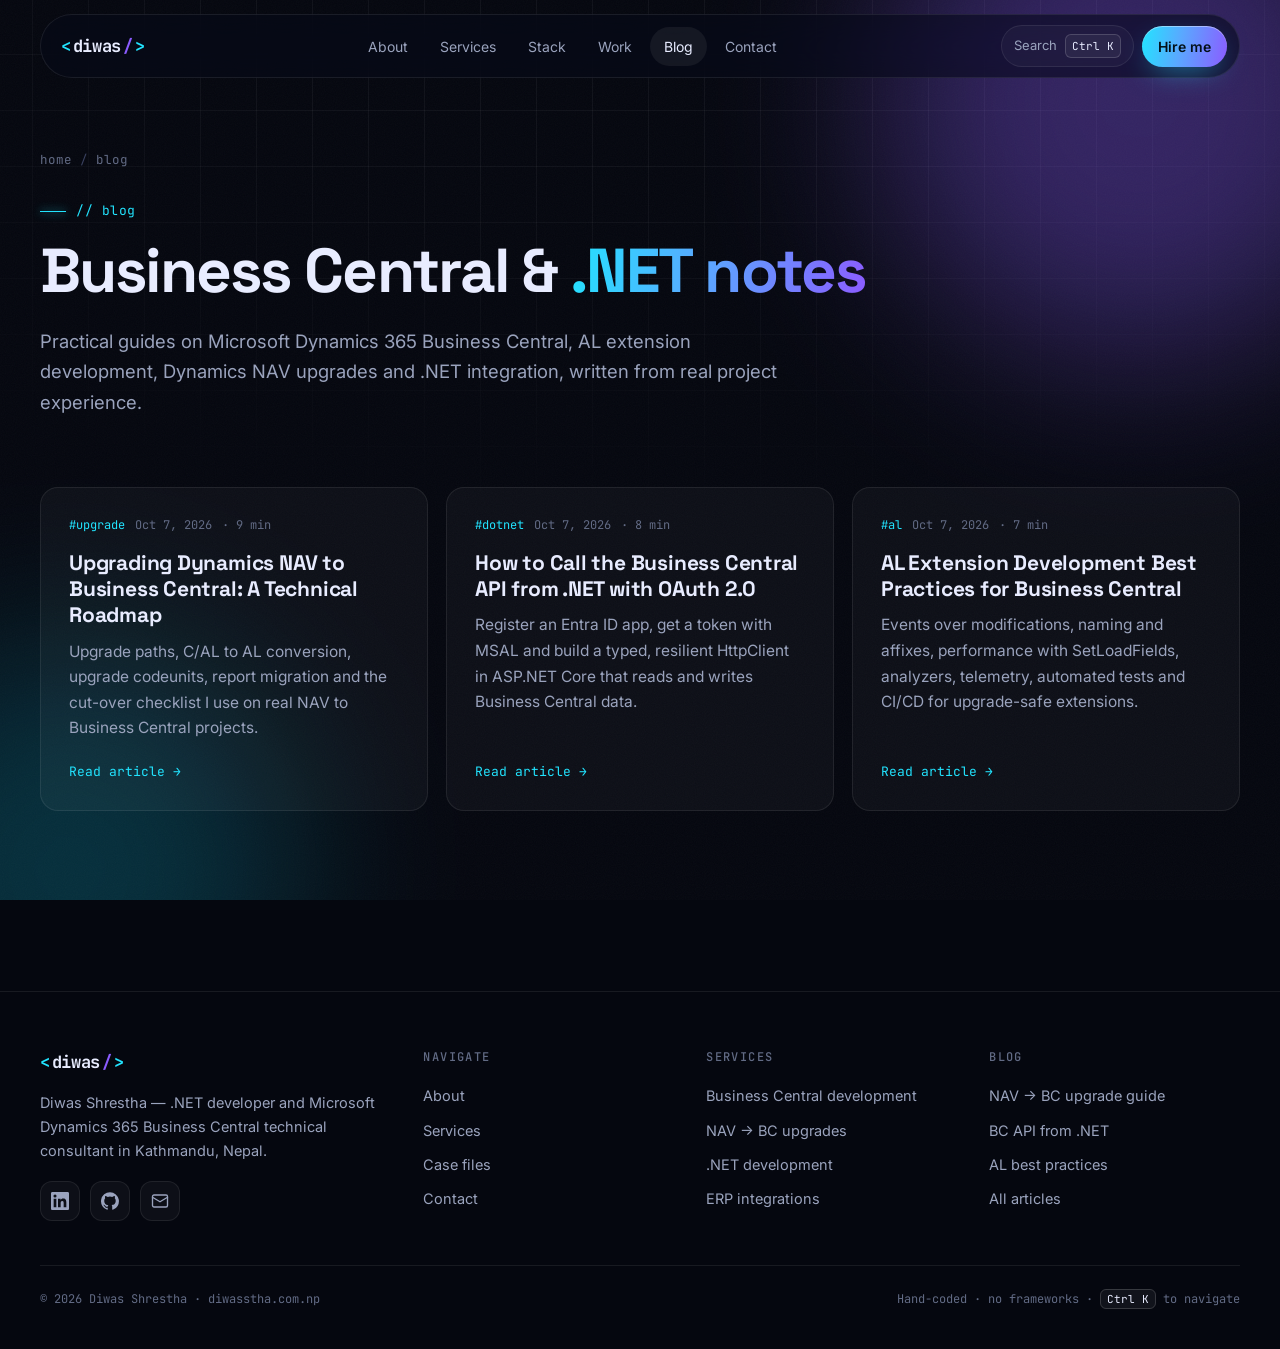
==== blog/index.html @ fbbf348d "Redesign portfolio as .NET developer & Business Central consultant site Replace the Colorlib templat" ====
<!doctype html>
<html lang="en">
<head>
  <meta charset="utf-8">
  <meta name="viewport" content="width=device-width, initial-scale=1, viewport-fit=cover">
  <title>Business Central &amp; .NET Blog | Diwas Shrestha</title>
  <meta name="description" content="Practical guides on Microsoft Dynamics 365 Business Central, AL extension development, NAV to BC upgrades and .NET integration by Diwas Shrestha.">
  <meta name="author" content="Diwas Shrestha">
  <meta name="robots" content="index, follow, max-image-preview:large, max-snippet:-1, max-video-preview:-1">
  <link rel="canonical" href="https://www.diwasstha.com.np/blog/">
  <meta name="theme-color" content="#05070f">
  <meta property="og:type" content="website">
  <meta property="og:site_name" content="Diwas Shrestha">
  <meta property="og:title" content="Business Central &amp; .NET Blog | Diwas Shrestha">
  <meta property="og:description" content="Practical guides on Microsoft Dynamics 365 Business Central, AL extension development, NAV to BC upgrades and .NET integration by Diwas Shrestha.">
  <meta property="og:url" content="https://www.diwasstha.com.np/blog/">
  <meta property="og:image" content="https://www.diwasstha.com.np/assets/img/og-image.jpg">
  <meta property="og:image:width" content="1200">
  <meta property="og:image:height" content="630">
  <meta property="og:locale" content="en_US">
  
  <meta name="twitter:card" content="summary_large_image">
  <meta name="twitter:title" content="Business Central &amp; .NET Blog | Diwas Shrestha">
  <meta name="twitter:description" content="Practical guides on Microsoft Dynamics 365 Business Central, AL extension development, NAV to BC upgrades and .NET integration by Diwas Shrestha.">
  <meta name="twitter:image" content="https://www.diwasstha.com.np/assets/img/og-image.jpg">
  <link rel="icon" href="/assets/img/favicon.svg" type="image/svg+xml">
  <link rel="icon" href="/assets/img/favicon-32.png" sizes="32x32" type="image/png">
  <link rel="apple-touch-icon" href="/assets/img/apple-touch-icon.png">
  <link rel="manifest" href="/site.webmanifest">
  <link rel="alternate" type="application/rss+xml" title="Diwas Shrestha — Blog" href="/feed.xml">
  <link rel="preconnect" href="https://fonts.googleapis.com">
  <link rel="preconnect" href="https://fonts.gstatic.com" crossorigin>
  <link rel="stylesheet" href="https://fonts.googleapis.com/css2?family=Inter:wght@400;500;600&family=JetBrains+Mono:wght@400;500;700&family=Space+Grotesk:wght@500;600;700&display=swap">
  <link rel="stylesheet" href="/assets/css/style.css">
  <script>document.documentElement.classList.add('js')</script>
  <script type="application/ld+json">
{
  "@context": "https://schema.org",
  "@graph": [
    {
      "@type": "Blog",
      "@id": "https://www.diwasstha.com.np/blog/#blog",
      "url": "https://www.diwasstha.com.np/blog/",
      "name": "Diwas Shrestha — Blog",
      "description": "Practical guides on Microsoft Dynamics 365 Business Central, AL development, NAV upgrades and .NET integration.",
      "inLanguage": "en",
      "author": {
        "@type": "Person",
        "@id": "https://www.diwasstha.com.np/#person",
        "name": "Diwas Shrestha",
        "url": "https://www.diwasstha.com.np/",
        "jobTitle": ".NET Developer & Business Central Technical Consultant",
        "sameAs": [
          "https://www.linkedin.com/in/diwas-cresta/",
          "https://github.com/diwasshrestha"
        ]
      },
      "publisher": {
        "@id": "https://www.diwasstha.com.np/#person"
      },
      "blogPost": [
        {
          "@type": "BlogPosting",
          "headline": "Upgrading Dynamics NAV to Business Central: A Technical Roadmap",
          "url": "https://www.diwasstha.com.np/blog/nav-to-business-central-upgrade-guide/",
          "datePublished": "2026-10-07",
          "author": {
            "@id": "https://www.diwasstha.com.np/#person"
          }
        },
        {
          "@type": "BlogPosting",
          "headline": "How to Call the Business Central API from .NET with OAuth 2.0",
          "url": "https://www.diwasstha.com.np/blog/business-central-api-dotnet-integration/",
          "datePublished": "2026-10-07",
          "author": {
            "@id": "https://www.diwasstha.com.np/#person"
          }
        },
        {
          "@type": "BlogPosting",
          "headline": "AL Extension Development Best Practices for Business Central",
          "url": "https://www.diwasstha.com.np/blog/al-extension-development-best-practices/",
          "datePublished": "2026-10-07",
          "author": {
            "@id": "https://www.diwasstha.com.np/#person"
          }
        }
      ]
    },
    {
      "@type": "BreadcrumbList",
      "itemListElement": [
        {
          "@type": "ListItem",
          "position": 1,
          "name": "Home",
          "item": "https://www.diwasstha.com.np/"
        },
        {
          "@type": "ListItem",
          "position": 2,
          "name": "Blog",
          "item": "https://www.diwasstha.com.np/blog/"
        }
      ]
    }
  ]
}
  </script>
</head>
<body>
  <a class="skip-link" href="#main">Skip to content</a>
  <div class="progress" aria-hidden="true"></div>
  <div class="bg-fx" aria-hidden="true"><div class="grid"></div><div class="orb orb-1"></div><div class="orb orb-2"></div><div class="noise"></div></div>

  <header class="site-header">
    <div class="container">
      <nav class="nav" aria-label="Primary">
        <a href="/" class="logo" aria-label="Diwas Shrestha — home"><span class="br">&lt;</span>diwas<span class="sl">/</span><span class="br">&gt;</span></a>
        <ul class="nav-links" id="nav-links">
          <li><a href="/#about">About</a></li>
          <li><a href="/#services">Services</a></li>
          <li><a href="/#stack">Stack</a></li>
          <li><a href="/#work">Work</a></li>
          <li><a href="/blog/" class="active" aria-current="page">Blog</a></li>
          <li><a href="/#contact">Contact</a></li>
        </ul>
        <div class="nav-actions">
          <button class="kbd-btn" type="button" data-palette-open aria-label="Open command palette"><span class="lbl">Search</span> <kbd>Ctrl K</kbd></button>
          <a href="/#contact" class="btn btn-primary btn-sm">Hire me</a>
          <button class="menu-btn" type="button" aria-label="Toggle menu" aria-expanded="false" aria-controls="nav-links"><span></span></button>
        </div>
      </nav>
    </div>
  </header>

  <main id="main">
    <header class="page-hero">
      <div class="container">
        <nav class="breadcrumbs" aria-label="Breadcrumb"><ol><li><a href="/">home</a></li><li aria-current="page">blog</li></ol></nav>
        <span class="eyebrow">// blog</span>
        <h1 style="margin-top:16px">Business Central &amp; <span class="grad-text">.NET notes</span></h1>
        <p class="lead">Practical guides on Microsoft Dynamics 365 Business Central, AL extension development, Dynamics NAV upgrades and .NET integration, written from real project experience.</p>
      </div>
    </header>
    <section class="section" style="padding-top:20px" aria-label="Articles">
      <div class="container">
        <div class="posts">
          <article class="card post-card reveal">
            <div class="meta"><span class="cat">#upgrade</span><time datetime="2026-10-07">Oct 7, 2026</time><span>· 9 min</span></div>
            <h3><a href="/blog/nav-to-business-central-upgrade-guide/">Upgrading Dynamics NAV to Business Central: A Technical Roadmap</a></h3>
            <p>Upgrade paths, C/AL to AL conversion, upgrade codeunits, report migration and the cut-over checklist I use on real NAV to Business Central projects.</p>
            <span class="more">Read article <span class="ar">→</span></span>
          </article>
          <article class="card post-card reveal" style="--d:0.08s">
            <div class="meta"><span class="cat">#dotnet</span><time datetime="2026-10-07">Oct 7, 2026</time><span>· 8 min</span></div>
            <h3><a href="/blog/business-central-api-dotnet-integration/">How to Call the Business Central API from .NET with OAuth 2.0</a></h3>
            <p>Register an Entra ID app, get a token with MSAL and build a typed, resilient HttpClient in ASP.NET Core that reads and writes Business Central data.</p>
            <span class="more">Read article <span class="ar">→</span></span>
          </article>
          <article class="card post-card reveal" style="--d:0.16s">
            <div class="meta"><span class="cat">#al</span><time datetime="2026-10-07">Oct 7, 2026</time><span>· 7 min</span></div>
            <h3><a href="/blog/al-extension-development-best-practices/">AL Extension Development Best Practices for Business Central</a></h3>
            <p>Events over modifications, naming and affixes, performance with SetLoadFields, analyzers, telemetry, automated tests and CI/CD for upgrade-safe extensions.</p>
            <span class="more">Read article <span class="ar">→</span></span>
          </article>
        </div>
      </div>
    </section>
  </main>

  <footer class="site-footer">
    <div class="container">
      <div class="footer-grid">
        <div>
          <a href="/" class="logo"><span class="br">&lt;</span>diwas<span class="sl">/</span><span class="br">&gt;</span></a>
          <p>Diwas Shrestha — .NET developer and Microsoft Dynamics 365 Business Central technical consultant in Kathmandu, Nepal.</p>
          <div class="socials">
            <a href="https://www.linkedin.com/in/diwas-cresta/" target="_blank" rel="noopener me" aria-label="LinkedIn"><svg viewBox="0 0 24 24" fill="currentColor" aria-hidden="true"><path d="M20.45 20.45h-3.56v-5.57c0-1.33-.02-3.04-1.85-3.04-1.85 0-2.14 1.45-2.14 2.94v5.67H9.35V9h3.41v1.56h.05c.48-.9 1.64-1.85 3.37-1.85 3.6 0 4.27 2.37 4.27 5.46v6.28zM5.34 7.43a2.06 2.06 0 1 1 0-4.13 2.06 2.06 0 0 1 0 4.13zM7.12 20.45H3.56V9h3.56v11.45zM22.22 0H1.77C.79 0 0 .77 0 1.73v20.54C0 23.23.79 24 1.77 24h20.45c.98 0 1.78-.77 1.78-1.73V1.73C24 .77 23.2 0 22.22 0z"/></svg></a>
            <a href="https://github.com/diwasshrestha" target="_blank" rel="noopener me" aria-label="GitHub"><svg viewBox="0 0 24 24" fill="currentColor" aria-hidden="true"><path d="M12 .3a12 12 0 0 0-3.8 23.38c.6.12.83-.26.83-.57L9 21.07c-3.34.72-4.04-1.61-4.04-1.61-.55-1.39-1.34-1.76-1.34-1.76-1.08-.74.09-.73.09-.73 1.2.09 1.83 1.24 1.83 1.24 1.07 1.83 2.81 1.3 3.5 1 .1-.78.42-1.31.76-1.61-2.67-.3-5.47-1.33-5.47-5.93 0-1.31.47-2.38 1.24-3.22-.14-.3-.54-1.52.1-3.18 0 0 1-.32 3.3 1.23a11.5 11.5 0 0 1 6 0c2.28-1.55 3.29-1.23 3.29-1.23.64 1.66.24 2.88.12 3.18a4.65 4.65 0 0 1 1.23 3.22c0 4.61-2.8 5.63-5.48 5.92.42.36.81 1.1.81 2.22l-.01 3.29c0 .32.21.69.82.57A12 12 0 0 0 12 .3"/></svg></a>
            <a href="mailto:diwas668@gmail.com" aria-label="Email"><svg viewBox="0 0 24 24" fill="none" stroke="currentColor" stroke-width="1.8" stroke-linecap="round" stroke-linejoin="round" aria-hidden="true"><rect x="2" y="4" width="20" height="16" rx="2"/><path d="m22 7-10 6L2 7"/></svg></a>
          </div>
        </div>
        <div>
          <h3>Navigate</h3>
          <ul><li><a href="/#about">About</a></li><li><a href="/#services">Services</a></li><li><a href="/#work">Case files</a></li><li><a href="/#contact">Contact</a></li></ul>
        </div>
        <div>
          <h3>Services</h3>
          <ul><li><a href="/#services">Business Central development</a></li><li><a href="/#services">NAV → BC upgrades</a></li><li><a href="/#services">.NET development</a></li><li><a href="/#services">ERP integrations</a></li></ul>
        </div>
        <div>
          <h3>Blog</h3>
          <ul><li><a href="/blog/nav-to-business-central-upgrade-guide/">NAV → BC upgrade guide</a></li><li><a href="/blog/business-central-api-dotnet-integration/">BC API from .NET</a></li><li><a href="/blog/al-extension-development-best-practices/">AL best practices</a></li><li><a href="/blog/">All articles</a></li></ul>
        </div>
      </div>
      <div class="footer-bottom">
        <span>© <span data-year>2026</span> Diwas Shrestha · diwasstha.com.np</span>
        <span>Hand-coded · no frameworks · <kbd>Ctrl K</kbd> to navigate</span>
      </div>
    </div>
  </footer>

  <div class="palette" id="palette" role="dialog" aria-modal="true" aria-label="Command palette">
    <div class="palette-box">
      <div class="palette-input"><span>❯</span><input type="text" id="palette-input" placeholder="Type a command or search…" aria-label="Search commands" autocomplete="off"><kbd>Esc</kbd></div>
      <ul id="palette-list" role="listbox"></ul>
      <div class="palette-foot"><span>↑↓ navigate</span><span>↵ select</span><span>esc close</span></div>
    </div>
  </div>
  <div class="toast" id="toast" role="status" aria-live="polite"></div>

  <script src="/assets/js/main.js" defer></script>
</body>
</html>
---- assets/css/style.css ----
/* ==========================================================================
   diwasstha.com.np — Diwas Shrestha
   .NET Developer & Dynamics 365 Business Central Technical Consultant
   ========================================================================== */

:root {
  --bg: #05070f;
  --bg-2: #090d1b;
  --surface: rgba(255, 255, 255, 0.035);
  --surface-2: rgba(255, 255, 255, 0.06);
  --border: rgba(255, 255, 255, 0.08);
  --border-strong: rgba(255, 255, 255, 0.16);
  --text: #e8ecff;
  --muted: #9aa3bd;
  --dim: #626b85;
  --cyan: #22e4ff;
  --violet: #8b5cff;
  --pink: #ff4ecd;
  --green: #35f29a;
  --amber: #ffc857;
  --grad: linear-gradient(100deg, var(--cyan) 0%, #5aa8ff 45%, var(--violet) 100%);
  --radius: 18px;
  --radius-sm: 12px;
  --maxw: 1200px;
  --font-sans: "Inter", system-ui, -apple-system, "Segoe UI", Roboto, sans-serif;
  --font-display: "Space Grotesk", var(--font-sans);
  --font-mono: "JetBrains Mono", ui-monospace, "Cascadia Code", Consolas, monospace;
  --ease: cubic-bezier(.2, .8, .2, 1);
  color-scheme: dark;
}

*, *::before, *::after { box-sizing: border-box; }
html { scroll-behavior: smooth; scroll-padding-top: 96px; -webkit-text-size-adjust: 100%; }
body {
  margin: 0;
  background: var(--bg);
  color: var(--text);
  font-family: var(--font-sans);
  font-size: 16px;
  line-height: 1.65;
  -webkit-font-smoothing: antialiased;
  overflow-x: hidden;
}
img { max-width: 100%; height: auto; display: block; }
a { color: inherit; text-decoration: none; }
button { font: inherit; color: inherit; }
::selection { background: rgba(34, 228, 255, .3); color: #fff; }
:focus-visible { outline: 2px solid var(--cyan); outline-offset: 3px; border-radius: 6px; }

.sr-only { position: absolute; width: 1px; height: 1px; padding: 0; margin: -1px; overflow: hidden; clip: rect(0 0 0 0); white-space: nowrap; border: 0; }
.skip-link { position: fixed; left: 16px; top: -60px; z-index: 1000; background: var(--cyan); color: #000; padding: 10px 16px; border-radius: 10px; font-weight: 600; transition: top .2s; }
.skip-link:focus { top: 16px; }

.container { width: min(100% - 32px, var(--maxw)); margin-inline: auto; }
.mono { font-family: var(--font-mono); }
code, pre, kbd, .mono { font-variant-ligatures: none; }
.grad-text { background: var(--grad); -webkit-background-clip: text; background-clip: text; color: transparent; }

/* ---------- Ambient background ---------- */
.bg-fx { position: fixed; inset: 0; z-index: -1; pointer-events: none; overflow: hidden; }
.bg-fx canvas { position: absolute; inset: 0; width: 100%; height: 100%; opacity: .55; }
.bg-fx .grid {
  position: absolute; inset: -50% -50% 0 -50%;
  background-image:
    linear-gradient(rgba(255,255,255,.045) 1px, transparent 1px),
    linear-gradient(90deg, rgba(255,255,255,.045) 1px, transparent 1px);
  background-size: 56px 56px;
  mask-image: radial-gradient(ellipse 60% 55% at 50% 30%, #000 30%, transparent 75%);
  -webkit-mask-image: radial-gradient(ellipse 60% 55% at 50% 30%, #000 30%, transparent 75%);
}
.bg-fx .orb { position: absolute; border-radius: 50%; filter: blur(90px); opacity: .35; }
.bg-fx .orb-1 { width: 520px; height: 520px; background: var(--violet); top: -160px; right: -120px; animation: float 18s ease-in-out infinite; }
.bg-fx .orb-2 { width: 460px; height: 460px; background: #0aa5c2; bottom: -200px; left: -160px; opacity: .25; animation: float 22s ease-in-out infinite reverse; }
.bg-fx .noise { position: absolute; inset: 0; opacity: .035; background-image: url("data:image/svg+xml,%3Csvg xmlns='http://www.w3.org/2000/svg' width='160' height='160'%3E%3Cfilter id='n'%3E%3CfeTurbulence type='fractalNoise' baseFrequency='.9' numOctaves='3' stitchTiles='stitch'/%3E%3C/filter%3E%3Crect width='100%25' height='100%25' filter='url(%23n)'/%3E%3C/svg%3E"); }
@keyframes float { 0%,100% { transform: translate(0,0) } 50% { transform: translate(-40px, 50px) } }

.progress { position: fixed; top: 0; left: 0; height: 2px; width: 100%; transform-origin: 0 50%; transform: scaleX(0); background: var(--grad); z-index: 200; box-shadow: 0 0 12px var(--cyan); }

/* ---------- Header ---------- */
.site-header { position: fixed; top: 14px; left: 0; right: 0; z-index: 100; }
.nav {
  display: flex; align-items: center; justify-content: space-between; gap: 16px;
  padding: 10px 12px 10px 20px;
  background: rgba(8, 11, 24, .62);
  border: 1px solid var(--border);
  border-radius: 999px;
  backdrop-filter: blur(16px) saturate(140%);
  -webkit-backdrop-filter: blur(16px) saturate(140%);
  transition: border-color .3s, background .3s;
}
.site-header.scrolled .nav { border-color: var(--border-strong); background: rgba(8, 11, 24, .82); }
.logo { font-family: var(--font-mono); font-weight: 700; font-size: 17px; letter-spacing: -.02em; display: inline-flex; align-items: center; gap: 2px; white-space: nowrap; }
.logo .br { color: var(--cyan); }
.logo .sl { color: var(--violet); }
.nav-links { display: flex; gap: 4px; list-style: none; margin: 0; padding: 0; }
.nav-links a { display: block; padding: 8px 14px; border-radius: 999px; font-size: 14px; color: var(--muted); transition: color .2s, background .2s; }
.nav-links a:hover, .nav-links a.active { color: var(--text); background: var(--surface-2); }
.nav-actions { display: flex; align-items: center; gap: 8px; }
.kbd-btn { display: inline-flex; align-items: center; gap: 8px; padding: 8px 12px; border-radius: 999px; background: var(--surface); border: 1px solid var(--border); color: var(--muted); font-size: 13px; cursor: pointer; transition: border-color .2s, color .2s; }
.kbd-btn:hover { color: var(--text); border-color: var(--border-strong); }
kbd { font-family: var(--font-mono); font-size: 11px; padding: 2px 6px; border-radius: 6px; border: 1px solid var(--border-strong); background: rgba(255,255,255,.05); color: var(--text); }
.menu-btn { display: none; width: 42px; height: 42px; border-radius: 50%; border: 1px solid var(--border); background: var(--surface); cursor: pointer; align-items: center; justify-content: center; }
.menu-btn span, .menu-btn span::before, .menu-btn span::after { display: block; width: 18px; height: 2px; background: var(--text); border-radius: 2px; position: relative; transition: transform .3s var(--ease), background .3s; }
.menu-btn span::before, .menu-btn span::after { content: ""; position: absolute; left: 0; }
.menu-btn span::before { top: -6px; } .menu-btn span::after { top: 6px; }
.menu-open .menu-btn span { background: transparent; }
.menu-open .menu-btn span::before { transform: translateY(6px) rotate(45deg); }
.menu-open .menu-btn span::after { transform: translateY(-6px) rotate(-45deg); }

/* ---------- Buttons ---------- */
.btn {
  --b: var(--border-strong);
  position: relative; display: inline-flex; align-items: center; justify-content: center; gap: 10px;
  padding: 13px 22px; border-radius: 999px; font-weight: 600; font-size: 15px; cursor: pointer;
  border: 1px solid var(--b); background: var(--surface); transition: transform .25s var(--ease), box-shadow .25s, border-color .25s, background .25s;
  white-space: nowrap;
}
.btn:hover { transform: translateY(-2px); border-color: var(--cyan); }
.btn svg { width: 18px; height: 18px; }
.btn-primary { border: 0; color: #031018; background: var(--grad); box-shadow: 0 10px 30px -10px rgba(34, 228, 255, .6), inset 0 1px 0 rgba(255,255,255,.4); }
.btn-primary:hover { box-shadow: 0 16px 40px -10px rgba(139, 92, 255, .7), inset 0 1px 0 rgba(255,255,255,.4); }
.btn-sm { padding: 9px 16px; font-size: 14px; }

/* ---------- Hero ---------- */
.hero { position: relative; min-height: 100vh; min-height: 100svh; display: flex; align-items: center; padding: 130px 0 80px; }
.hero-grid { display: grid; grid-template-columns: minmax(0, 1.1fr) minmax(0, .9fr); gap: 56px; align-items: center; }
.hero-grid > *, .about-grid > *, .contact-grid > *, .work-grid > *, .stack-grid > *, .services-grid > *, .posts > *, .quotes > * { min-width: 0; }
.status-chip { display: inline-flex; align-items: center; gap: 10px; padding: 7px 14px 7px 10px; border-radius: 999px; border: 1px solid rgba(53, 242, 154, .3); background: rgba(53, 242, 154, .07); font-family: var(--font-mono); font-size: 12.5px; color: #b9ffe0; }
.pulse { width: 8px; height: 8px; border-radius: 50%; background: var(--green); box-shadow: 0 0 0 0 rgba(53, 242, 154, .7); animation: pulse 2s infinite; }
@keyframes pulse { 0% { box-shadow: 0 0 0 0 rgba(53,242,154,.6) } 70% { box-shadow: 0 0 0 10px rgba(53,242,154,0) } 100% { box-shadow: 0 0 0 0 rgba(53,242,154,0) } }
.hero h1 { font-family: var(--font-display); font-weight: 700; letter-spacing: -.035em; line-height: 1.02; margin: 26px 0 0; font-size: clamp(44px, 7vw, 86px); }
.hero h1 .name { display: block; }
.hero h1 .role { display: block; font-size: .44em; line-height: 1.2; letter-spacing: -.02em; margin-top: 18px; font-weight: 600; }
.typed-line { margin-top: 22px; font-family: var(--font-mono); font-size: 15px; color: var(--muted); min-height: 1.6em; }
.typed-line .prompt { color: var(--green); }
.typed-line .typed { color: var(--cyan); }
.caret { display: inline-block; width: 9px; height: 1.1em; vertical-align: -3px; background: var(--cyan); margin-left: 2px; animation: blink 1s steps(1) infinite; }
@keyframes blink { 50% { opacity: 0 } }
.hero .lead { font-size: clamp(16px, 1.6vw, 18.5px); color: var(--muted); max-width: 600px; margin: 22px 0 0; }
.hero .lead strong { color: var(--text); font-weight: 600; }
.hero-cta { display: flex; flex-wrap: wrap; gap: 12px; margin-top: 34px; }
.hero-meta { display: flex; flex-wrap: wrap; gap: 10px 26px; margin-top: 38px; padding-top: 26px; border-top: 1px dashed var(--border); font-family: var(--font-mono); font-size: 12.5px; color: var(--dim); }
.hero-meta b { color: var(--text); font-weight: 500; }

/* IDE window */
.ide {
  position: relative; border-radius: var(--radius); overflow: hidden;
  background: linear-gradient(180deg, rgba(14, 19, 38, .92), rgba(8, 11, 24, .92));
  border: 1px solid var(--border-strong);
  box-shadow: 0 40px 100px -30px rgba(0, 0, 0, .9), 0 0 0 1px rgba(34, 228, 255, .05), 0 0 80px -20px rgba(139, 92, 255, .35);
  transform: perspective(1400px) rotateY(-7deg) rotateX(4deg);
  transition: transform .6s var(--ease);
}
.ide:hover { transform: perspective(1400px) rotateY(0) rotateX(0); }
.ide::before { content: ""; position: absolute; inset: 0; pointer-events: none; background: linear-gradient(transparent 50%, rgba(255,255,255,.015) 50%); background-size: 100% 4px; z-index: 2; }
.ide-bar { display: flex; align-items: center; gap: 14px; padding: 12px 16px; border-bottom: 1px solid var(--border); background: rgba(255,255,255,.02); }
.dots { display: flex; gap: 7px; }
.dots i { width: 11px; height: 11px; border-radius: 50%; background: #ff5f57; }
.dots i:nth-child(2) { background: #febc2e; } .dots i:nth-child(3) { background: #28c840; }
.ide-tabs { display: flex; gap: 4px; overflow-x: auto; scrollbar-width: none; }
.ide-tab { padding: 6px 12px; border-radius: 8px; font-family: var(--font-mono); font-size: 12px; color: var(--dim); background: transparent; border: 1px solid transparent; cursor: pointer; white-space: nowrap; }
.ide-tab[aria-selected="true"] { color: var(--text); background: var(--surface-2); border-color: var(--border); }
.ide-tab .ext-cs { color: #a179ff; } .ide-tab .ext-al { color: var(--cyan); }
.ide-body { position: relative; min-height: 340px; }
.ide pre { margin: 0; padding: 18px 18px 18px 0; font-family: var(--font-mono); font-size: 12.8px; line-height: 1.75; overflow-x: auto; counter-reset: ln; }
.ide pre[hidden] { display: none; }
.ide pre .l { display: block; padding-left: 52px; position: relative; white-space: pre; }
.ide pre .l::before { counter-increment: ln; content: counter(ln); position: absolute; left: 0; width: 36px; text-align: right; color: #3a4260; }
.ide.animating pre:not([hidden]) .l { opacity: 0; animation: lineIn .4s var(--ease) forwards; }
@keyframes lineIn { from { opacity: 0; transform: translateX(-8px); filter: blur(4px) } to { opacity: 1; transform: none; filter: none } }
.ide-status { display: flex; justify-content: space-between; gap: 12px; padding: 8px 16px; border-top: 1px solid var(--border); font-family: var(--font-mono); font-size: 11px; color: var(--dim); background: rgba(34, 228, 255, .04); }
.ide-status .ok { color: var(--green); }
/* syntax */
.k { color: #c792ea; } .t { color: #ffcb6b; } .s { color: #c3e88d; } .c { color: #546189; font-style: italic; } .n { color: #f78c6c; } .f { color: #82aaff; } .p { color: #89ddff; }

.hero-floaters { position: relative; }
.float-card { position: absolute; z-index: 3; display: flex; align-items: center; gap: 10px; padding: 10px 14px; border-radius: 14px; background: rgba(10, 14, 30, .85); border: 1px solid var(--border-strong); backdrop-filter: blur(10px); font-family: var(--font-mono); font-size: 12px; box-shadow: 0 20px 40px -20px #000; animation: bob 6s ease-in-out infinite; }
.float-card .ic { width: 28px; height: 28px; border-radius: 8px; display: grid; place-items: center; font-weight: 700; font-size: 11px; color: #041018; }
.fc-1 { top: -26px; right: -14px; } .fc-1 .ic { background: var(--grad); }
.fc-2 { bottom: -24px; left: -22px; animation-delay: -3s; } .fc-2 .ic { background: var(--green); }
@keyframes bob { 0%,100% { transform: translateY(0) } 50% { transform: translateY(-10px) } }

.scroll-hint { position: absolute; left: 50%; bottom: 26px; transform: translateX(-50%); display: flex; flex-direction: column; align-items: center; gap: 8px; font-family: var(--font-mono); font-size: 11px; color: var(--dim); letter-spacing: .2em; text-transform: uppercase; }
.scroll-hint .mouse { width: 22px; height: 34px; border: 1.5px solid var(--dim); border-radius: 12px; position: relative; }
.scroll-hint .mouse::after { content: ""; position: absolute; left: 50%; top: 6px; width: 3px; height: 7px; margin-left: -1.5px; border-radius: 2px; background: var(--cyan); animation: wheel 1.8s infinite; }
@keyframes wheel { 0% { opacity: 0; transform: translateY(0) } 30% { opacity: 1 } 100% { opacity: 0; transform: translateY(10px) } }

/* ---------- Marquee ---------- */
.marquee { position: relative; border-block: 1px solid var(--border); background: rgba(255,255,255,.015); overflow: hidden; padding: 18px 0; mask-image: linear-gradient(90deg, transparent, #000 10%, #000 90%, transparent); -webkit-mask-image: linear-gradient(90deg, transparent, #000 10%, #000 90%, transparent); }
.marquee-track { display: flex; gap: 48px; width: max-content; animation: marquee 40s linear infinite; }
.marquee:hover .marquee-track { animation-play-state: paused; }
.marquee-track span { font-family: var(--font-display); font-size: 20px; font-weight: 600; color: var(--dim); white-space: nowrap; display: inline-flex; align-items: center; gap: 48px; }
.marquee-track span::after { content: "✦"; color: var(--violet); font-size: 12px; }
@keyframes marquee { to { transform: translateX(-50%) } }

/* ---------- Sections ---------- */
.section { position: relative; padding: clamp(80px, 11vw, 140px) 0; }
.section-head { max-width: 760px; margin-bottom: 56px; }
.section-head.center { margin-inline: auto; text-align: center; }
.eyebrow { display: inline-flex; align-items: center; gap: 10px; font-family: var(--font-mono); font-size: 13px; color: var(--cyan); letter-spacing: .04em; }
.eyebrow::before { content: ""; width: 26px; height: 1px; background: var(--cyan); box-shadow: 0 0 8px var(--cyan); }
.section h2 { font-family: var(--font-display); font-size: clamp(32px, 4.6vw, 56px); line-height: 1.07; letter-spacing: -.03em; margin: 16px 0 0; font-weight: 700; }
.section-head p { color: var(--muted); font-size: 17.5px; margin: 18px 0 0; }

/* Glass card with cursor spotlight */
.card {
  position: relative; border-radius: var(--radius); padding: 28px;
  background: var(--surface); border: 1px solid var(--border);
  overflow: hidden; isolation: isolate;
  transition: transform .35s var(--ease), border-color .35s;
}
.card::before { content: ""; position: absolute; inset: 0; z-index: -1; opacity: 0; transition: opacity .35s; background: radial-gradient(420px circle at var(--mx, 50%) var(--my, 50%), rgba(34, 228, 255, .12), transparent 45%); }
.card::after { content: ""; position: absolute; inset: 0; border-radius: inherit; padding: 1px; pointer-events: none; opacity: 0; transition: opacity .35s; background: radial-gradient(260px circle at var(--mx, 50%) var(--my, 50%), rgba(34, 228, 255, .7), rgba(139, 92, 255, .4) 40%, transparent 70%); -webkit-mask: linear-gradient(#000 0 0) content-box, linear-gradient(#000 0 0); -webkit-mask-composite: xor; mask-composite: exclude; }
.card:hover { transform: translateY(-4px); }
.card:hover::before, .card:hover::after { opacity: 1; }

/* ---------- About ---------- */
.about-grid { display: grid; grid-template-columns: .85fr 1.15fr; gap: 64px; align-items: center; }
.holo { position: relative; max-width: 440px; margin-inline: auto; }
.holo-frame { position: relative; border-radius: 28px; overflow: hidden; border: 1px solid var(--border-strong); aspect-ratio: 3 / 4; background: var(--bg-2); }
.holo-frame img { width: 100%; height: 100%; object-fit: cover; filter: saturate(.9) contrast(1.05); }
.holo-frame::before { content: ""; position: absolute; inset: 0; z-index: 1; background: linear-gradient(180deg, transparent 55%, rgba(5, 7, 15, .9)), linear-gradient(120deg, rgba(34,228,255,.12), transparent 40%, rgba(139,92,255,.18)); }
.holo-frame::after { content: ""; position: absolute; left: 0; right: 0; height: 30%; z-index: 2; background: linear-gradient(180deg, transparent, rgba(34, 228, 255, .14), transparent); animation: scan 5s linear infinite; }
@keyframes scan { from { top: -30% } to { top: 100% } }
.holo-ring { position: absolute; inset: -18px; border-radius: 40px; border: 1px dashed rgba(34, 228, 255, .25); pointer-events: none; }
.corner { position: absolute; width: 22px; height: 22px; border: 2px solid var(--cyan); z-index: 3; }
.corner.tl { top: 14px; left: 14px; border-right: 0; border-bottom: 0; border-radius: 8px 0 0 0; }
.corner.tr { top: 14px; right: 14px; border-left: 0; border-bottom: 0; border-radius: 0 8px 0 0; }
.corner.bl { bottom: 14px; left: 14px; border-right: 0; border-top: 0; border-radius: 0 0 0 8px; }
.corner.br { bottom: 14px; right: 14px; border-left: 0; border-top: 0; border-radius: 0 0 8px 0; }
.holo-id { position: absolute; left: 24px; right: 24px; bottom: 24px; z-index: 3; font-family: var(--font-mono); font-size: 12px; color: var(--muted); }
.holo-id strong { display: block; font-family: var(--font-display); font-size: 22px; color: var(--text); letter-spacing: -.01em; }
.holo-id .tag { color: var(--cyan); }
.about-copy p { color: var(--muted); font-size: 17px; margin: 0 0 18px; }
.about-copy p strong { color: var(--text); font-weight: 600; }
.stats { display: grid; grid-template-columns: repeat(4, 1fr); gap: 12px; margin-top: 34px; }
.stat { padding: 18px 16px; border-radius: 14px; border: 1px solid var(--border); background: var(--surface); }
.stat .num { font-family: var(--font-display); font-size: clamp(24px, 2.3vw, 32px); white-space: nowrap; font-weight: 700; line-height: 1; }
.stat .lbl { margin-top: 8px; font-size: 12.5px; color: var(--muted); line-height: 1.4; }

/* ---------- Services ---------- */
.services-grid { display: grid; grid-template-columns: repeat(3, 1fr); gap: 18px; }
.svc-icon { width: 52px; height: 52px; border-radius: 14px; display: grid; place-items: center; margin-bottom: 22px; background: linear-gradient(135deg, rgba(34,228,255,.16), rgba(139,92,255,.16)); border: 1px solid rgba(34, 228, 255, .25); color: var(--cyan); }
.svc-icon svg { width: 26px; height: 26px; }
.card h3 { font-family: var(--font-display); font-size: 21px; letter-spacing: -.01em; margin: 0 0 10px; line-height: 1.25; }
.card p { color: var(--muted); margin: 0; font-size: 15.5px; }
.card .idx { position: absolute; top: 22px; right: 24px; font-family: var(--font-mono); font-size: 12px; color: var(--dim); }
.chips { display: flex; flex-wrap: wrap; gap: 6px; margin-top: 18px; padding: 0; list-style: none; }
.chips li { font-family: var(--font-mono); font-size: 11.5px; padding: 4px 9px; border-radius: 6px; background: rgba(255,255,255,.04); border: 1px solid var(--border); color: #bfc7e0; }

/* ---------- Stack ---------- */
.stack-grid { display: grid; grid-template-columns: repeat(2, 1fr); gap: 18px; }
.stack-card h3 { display: flex; align-items: center; gap: 12px; }
.stack-card h3 .mono { font-size: 12px; color: var(--cyan); font-weight: 400; }
.tech-list { display: grid; grid-template-columns: repeat(2, 1fr); gap: 10px; margin: 20px 0 0; padding: 0; list-style: none; }
.tech-list li { display: flex; align-items: center; gap: 10px; padding: 11px 14px; border-radius: 12px; background: rgba(255,255,255,.025); border: 1px solid var(--border); font-size: 14.5px; transition: border-color .25s, background .25s; }
.tech-list li:hover { border-color: rgba(34, 228, 255, .4); background: rgba(34, 228, 255, .05); }
.tech-list li::before { content: ""; width: 7px; height: 7px; border-radius: 2px; background: var(--grad); box-shadow: 0 0 10px rgba(34, 228, 255, .6); flex: none; }

/* ---------- Work ---------- */
.work-grid { display: grid; grid-template-columns: repeat(2, 1fr); gap: 20px; }
.work-card { padding: 0; display: flex; flex-direction: column; }
.work-top { position: relative; display: flex; align-items: center; justify-content: space-between; gap: 16px; padding: 22px 26px; border-bottom: 1px solid var(--border); background: rgba(255,255,255,.02); }
.client-logo { width: 132px; height: 74px; border-radius: 12px; overflow: hidden; background: #fff; flex: none; box-shadow: 0 10px 30px -12px #000; }
.client-logo img { width: 100%; height: 100%; object-fit: contain; }
.case-id { text-align: right; font-family: var(--font-mono); font-size: 11.5px; color: var(--dim); line-height: 1.6; }
.case-id .ok { color: var(--green); }
.work-body { padding: 24px 26px 28px; display: flex; flex-direction: column; flex: 1; }
.work-body .client { font-family: var(--font-mono); font-size: 12.5px; color: var(--cyan); margin-bottom: 8px; }
.work-body h3 { font-size: 23px; }
.work-body p { margin-top: 4px; }
.migrate { display: flex; align-items: center; gap: 10px; margin-top: 18px; font-family: var(--font-mono); font-size: 12.5px; }
.migrate .from, .migrate .to { padding: 5px 10px; border-radius: 8px; border: 1px solid var(--border-strong); }
.migrate .to { border-color: rgba(34, 228, 255, .5); color: var(--cyan); box-shadow: 0 0 18px -6px rgba(34, 228, 255, .7); }
.migrate .arrow { flex: 1; max-width: 90px; height: 1px; background: linear-gradient(90deg, var(--border-strong), var(--cyan)); position: relative; overflow: hidden; }
.migrate .arrow::after { content: ""; position: absolute; top: -1px; left: -30%; width: 30%; height: 3px; background: var(--cyan); filter: blur(1px); animation: dataflow 1.8s linear infinite; }
@keyframes dataflow { to { left: 100% } }
.work-body .chips { margin-top: auto; padding-top: 20px; }

/* ---------- Process ---------- */
.process { display: grid; grid-template-columns: repeat(5, 1fr); gap: 14px; counter-reset: step; list-style: none; padding: 0; margin: 0; position: relative; }
.process::before { content: ""; position: absolute; top: 27px; left: 8%; right: 8%; height: 1px; background: linear-gradient(90deg, transparent, var(--cyan), var(--violet), transparent); opacity: .5; }
.process li { position: relative; text-align: center; padding: 0 6px; }
.process .node { position: relative; width: 56px; height: 56px; margin: 0 auto 18px; border-radius: 50%; display: grid; place-items: center; background: var(--bg-2); border: 1px solid rgba(34, 228, 255, .4); font-family: var(--font-mono); font-size: 14px; color: var(--cyan); box-shadow: 0 0 0 6px var(--bg), 0 0 30px -6px rgba(34, 228, 255, .6); }
.process h3 { font-family: var(--font-display); font-size: 18px; margin: 0 0 6px; }
.process p { color: var(--muted); font-size: 14px; margin: 0; }

/* ---------- Testimonials ---------- */
.quotes { display: grid; grid-template-columns: repeat(3, 1fr); gap: 18px; }
.quote { display: flex; flex-direction: column; margin: 0; }
.quote .qmark { font-family: var(--font-display); font-size: 64px; line-height: .6; height: 30px; background: var(--grad); -webkit-background-clip: text; background-clip: text; color: transparent; }
.quote blockquote { margin: 0 0 24px; color: #c9d0e8; font-size: 15.5px; }
.quote figcaption { margin-top: auto; display: flex; align-items: center; gap: 12px; padding-top: 18px; border-top: 1px solid var(--border); }
.quote figcaption img { width: 44px; height: 44px; border-radius: 50%; border: 1px solid var(--border-strong); }
.quote figcaption b { display: block; font-size: 15px; }
.quote figcaption span { font-size: 12.5px; color: var(--muted); }

/* ---------- Journal ---------- */
.posts { display: grid; grid-template-columns: repeat(3, 1fr); gap: 18px; }
.post-card { display: flex; flex-direction: column; }
.post-card .meta { display: flex; gap: 10px; flex-wrap: wrap; font-family: var(--font-mono); font-size: 12px; color: var(--dim); margin-bottom: 14px; }
.post-card .meta .cat { color: var(--cyan); }
.post-card h3 a::after { content: ""; position: absolute; inset: 0; }
.post-card .more { margin-top: auto; padding-top: 20px; font-family: var(--font-mono); font-size: 13px; color: var(--cyan); display: inline-flex; align-items: center; gap: 8px; }
.post-card:hover .more .ar { transform: translateX(4px); }
.more .ar { transition: transform .25s var(--ease); }

/* ---------- FAQ ---------- */
.faq { max-width: 860px; margin-inline: auto; display: grid; gap: 12px; }
.faq details { border-radius: 14px; border: 1px solid var(--border); background: var(--surface); transition: border-color .25s, background .25s; }
.faq details[open] { border-color: rgba(34, 228, 255, .35); background: rgba(34, 228, 255, .03); }
.faq summary { list-style: none; cursor: pointer; padding: 20px 56px 20px 22px; position: relative; font-family: var(--font-display); font-weight: 600; font-size: 17.5px; }
.faq summary::-webkit-details-marker { display: none; }
.faq summary::after { content: "+"; position: absolute; right: 22px; top: 50%; transform: translateY(-50%); font-family: var(--font-mono); font-size: 22px; color: var(--cyan); transition: transform .3s var(--ease); }
.faq details[open] summary::after { transform: translateY(-50%) rotate(45deg); }
.faq details > div { padding: 0 22px 20px; color: var(--muted); }
.faq details > div p { margin: 0; }

/* ---------- Contact ---------- */
.contact-grid { display: grid; grid-template-columns: .9fr 1.1fr; gap: 28px; align-items: start; }
.contact-list { display: grid; gap: 12px; margin-top: 32px; }
.contact-item { display: flex; align-items: center; gap: 16px; padding: 16px 18px; border-radius: 14px; border: 1px solid var(--border); background: var(--surface); transition: border-color .25s, transform .25s var(--ease); }
a.contact-item:hover { border-color: rgba(34, 228, 255, .45); transform: translateX(4px); }
.contact-item .ci { width: 42px; height: 42px; border-radius: 12px; display: grid; place-items: center; background: rgba(34, 228, 255, .08); border: 1px solid rgba(34, 228, 255, .25); color: var(--cyan); flex: none; }
.contact-item .ci svg { width: 20px; height: 20px; }
.contact-item small { display: block; font-family: var(--font-mono); font-size: 11.5px; color: var(--dim); text-transform: uppercase; letter-spacing: .08em; }
.contact-item span { font-size: 15.5px; word-break: break-word; }
.terminal { padding: 0; }
.terminal .ide-bar { padding: 14px 18px; }
.terminal .ide-bar .title { font-family: var(--font-mono); font-size: 12.5px; color: var(--dim); }
.form { padding: 26px; display: grid; gap: 16px; }
.form-row { display: grid; grid-template-columns: 1fr 1fr; gap: 16px; }
.field label { display: block; font-family: var(--font-mono); font-size: 12.5px; color: var(--muted); margin-bottom: 8px; }
.field label .p { color: var(--green); }
.field input, .field textarea, .field select {
  width: 100%; padding: 13px 15px; border-radius: 12px; border: 1px solid var(--border-strong);
  background: rgba(3, 5, 12, .6); color: var(--text); font: inherit; font-size: 15px; transition: border-color .2s, box-shadow .2s;
}
.field textarea { min-height: 150px; resize: vertical; }
.field input::placeholder, .field textarea::placeholder { color: #4f5875; }
.field input:focus, .field textarea:focus, .field select:focus { outline: none; border-color: var(--cyan); box-shadow: 0 0 0 4px rgba(34, 228, 255, .12); }
.form-foot { display: flex; align-items: center; justify-content: space-between; gap: 16px; flex-wrap: wrap; }
.form-status { font-family: var(--font-mono); font-size: 13px; color: var(--muted); min-height: 1.4em; }
.form-status.ok { color: var(--green); } .form-status.err { color: #ff7a90; }
.hp { position: absolute; left: -9999px; }

/* ---------- CTA band ---------- */
.cta-band { position: relative; overflow: hidden; border-radius: 28px; padding: clamp(40px, 6vw, 72px); text-align: center; border: 1px solid var(--border-strong); background: radial-gradient(600px 300px at 20% 0%, rgba(34,228,255,.18), transparent 60%), radial-gradient(600px 300px at 80% 100%, rgba(139,92,255,.25), transparent 60%), var(--bg-2); }
.cta-band h2 { margin: 0 auto; max-width: 820px; }
.cta-band p { color: var(--muted); max-width: 620px; margin: 18px auto 30px; font-size: 17.5px; }
.cta-band .hero-cta { justify-content: center; margin-top: 0; }

/* ---------- Footer ---------- */
.site-footer { border-top: 1px solid var(--border); padding: 56px 0 40px; margin-top: 40px; }
.footer-grid { display: grid; grid-template-columns: 1.4fr 1fr 1fr 1fr; gap: 32px; }
.footer-grid p { color: var(--muted); font-size: 14.5px; max-width: 340px; }
.footer-grid h3 { font-family: var(--font-mono); font-size: 12px; color: var(--dim); text-transform: uppercase; letter-spacing: .12em; margin: 0 0 14px; font-weight: 500; }
.footer-grid ul { list-style: none; margin: 0; padding: 0; display: grid; gap: 8px; }
.footer-grid ul a { color: var(--muted); font-size: 14.5px; transition: color .2s; }
.footer-grid ul a:hover { color: var(--cyan); }
.footer-bottom { display: flex; justify-content: space-between; flex-wrap: wrap; gap: 12px; margin-top: 44px; padding-top: 24px; border-top: 1px solid var(--border); font-family: var(--font-mono); font-size: 12px; color: var(--dim); }
.socials { display: flex; gap: 10px; margin-top: 18px; }
.socials a { width: 40px; height: 40px; border-radius: 12px; display: grid; place-items: center; border: 1px solid var(--border); background: var(--surface); color: var(--muted); transition: color .2s, border-color .2s, transform .2s; }
.socials a:hover { color: var(--cyan); border-color: rgba(34, 228, 255, .45); transform: translateY(-2px); }
.socials svg { width: 18px; height: 18px; }

/* ---------- Command palette ---------- */
.palette { position: fixed; inset: 0; z-index: 500; display: none; align-items: flex-start; justify-content: center; padding: 14vh 16px 16px; background: rgba(2, 3, 8, .6); backdrop-filter: blur(6px); -webkit-backdrop-filter: blur(6px); }
.palette.open { display: flex; animation: fadeIn .18s ease; }
@keyframes fadeIn { from { opacity: 0 } }
.palette-box { width: min(600px, 100%); border-radius: 18px; overflow: hidden; background: rgba(10, 14, 30, .96); border: 1px solid var(--border-strong); box-shadow: 0 40px 120px -20px #000, 0 0 60px -20px rgba(34, 228, 255, .4); animation: popIn .22s var(--ease); }
@keyframes popIn { from { transform: translateY(-10px) scale(.98); opacity: 0 } }
.palette-input { display: flex; align-items: center; gap: 12px; padding: 16px 18px; border-bottom: 1px solid var(--border); }
.palette-input span { color: var(--cyan); font-family: var(--font-mono); }
.palette-input input { flex: 1; border: 0; outline: none; background: transparent; color: var(--text); font: inherit; font-size: 16px; }
.palette ul { list-style: none; margin: 0; padding: 8px; max-height: 50vh; overflow-y: auto; }
.palette li button { width: 100%; display: flex; align-items: center; justify-content: space-between; gap: 12px; text-align: left; padding: 11px 14px; border-radius: 10px; border: 0; background: transparent; cursor: pointer; font-size: 15px; color: var(--muted); }
.palette li button small { font-family: var(--font-mono); font-size: 11px; color: var(--dim); }
.palette li button.sel { background: var(--surface-2); color: var(--text); }
.palette li button.sel small { color: var(--cyan); }
.palette-foot { display: flex; gap: 16px; padding: 10px 18px; border-top: 1px solid var(--border); font-family: var(--font-mono); font-size: 11px; color: var(--dim); }

.toast { position: fixed; left: 50%; bottom: 28px; z-index: 600; transform: translate(-50%, 20px); opacity: 0; pointer-events: none; padding: 10px 18px; border-radius: 999px; background: rgba(10, 14, 30, .95); border: 1px solid rgba(53, 242, 154, .4); color: #b9ffe0; font-family: var(--font-mono); font-size: 13px; transition: opacity .25s, transform .25s var(--ease); }
.toast.show { opacity: 1; transform: translate(-50%, 0); }

/* ---------- Reveal ---------- */
.js .reveal { opacity: 0; transform: translateY(26px); transition: opacity .8s var(--ease), transform .8s var(--ease); transition-delay: var(--d, 0s); }
.js .reveal.in { opacity: 1; transform: none; }

/* ---------- Article / blog pages ---------- */
.page-hero { padding: 150px 0 50px; }
.breadcrumbs { font-family: var(--font-mono); font-size: 12.5px; color: var(--dim); margin-bottom: 22px; }
.breadcrumbs ol { list-style: none; display: flex; flex-wrap: wrap; gap: 8px; margin: 0; padding: 0; }
.breadcrumbs li + li::before { content: "/"; margin-right: 8px; color: #3a4260; }
.breadcrumbs a:hover { color: var(--cyan); }
.page-hero h1 { font-family: var(--font-display); font-size: clamp(34px, 5.2vw, 62px); line-height: 1.06; letter-spacing: -.03em; margin: 0; max-width: 960px; }
.page-hero .lead { color: var(--muted); font-size: 18.5px; max-width: 760px; margin: 22px 0 0; }
.article-meta { display: flex; flex-wrap: wrap; align-items: center; gap: 10px 22px; margin-top: 28px; font-family: var(--font-mono); font-size: 12.5px; color: var(--dim); }
.article-meta .author { display: inline-flex; align-items: center; gap: 10px; color: var(--text); }
.article-meta .author img { width: 32px; height: 32px; border-radius: 50%; object-fit: cover; border: 1px solid var(--border-strong); }
.article-layout { display: grid; grid-template-columns: minmax(0, 1fr) 260px; gap: 56px; align-items: start; padding-bottom: 60px; }
.toc { position: sticky; top: 110px; padding: 20px; border-radius: 14px; border: 1px solid var(--border); background: var(--surface); }
.toc h2 { font-family: var(--font-mono); font-size: 12px; text-transform: uppercase; letter-spacing: .12em; color: var(--dim); margin: 0 0 12px; font-weight: 500; }
.toc ol { margin: 0; padding-left: 18px; display: grid; gap: 8px; font-size: 14px; color: var(--muted); }
.toc a:hover { color: var(--cyan); }
.prose { min-width: 0; font-size: 17.5px; line-height: 1.8; color: #c9d0e8; max-width: 760px; }
.prose > * + * { margin-top: 1.1em; }
.prose h2 { font-family: var(--font-display); font-size: clamp(26px, 3vw, 32px); line-height: 1.2; letter-spacing: -.02em; color: var(--text); margin-top: 2.2em; }
.prose h3 { font-family: var(--font-display); font-size: 21px; color: var(--text); margin-top: 1.8em; }
.prose p, .prose ul, .prose ol { margin-bottom: 0; }
.prose a { color: var(--cyan); text-decoration: underline; text-decoration-color: rgba(34, 228, 255, .35); text-underline-offset: 3px; }
.prose a:hover { text-decoration-color: var(--cyan); }
.prose strong { color: var(--text); }
.prose li + li { margin-top: .4em; }
.prose code { font-family: var(--font-mono); font-size: .86em; padding: 2px 7px; border-radius: 6px; background: rgba(255,255,255,.06); border: 1px solid var(--border); color: #e6e9ff; overflow-wrap: anywhere; }
.prose pre { position: relative; margin: 1.6em 0; padding: 18px 20px; border-radius: 14px; background: #070a16; border: 1px solid var(--border-strong); overflow-x: auto; font-size: 13.5px; line-height: 1.7; }
.prose pre code { padding: 0; border: 0; background: none; font-size: inherit; color: #d6dcf5; overflow-wrap: normal; }
.prose pre[data-lang]::before { content: attr(data-lang); position: absolute; top: 8px; right: 12px; font-family: var(--font-mono); font-size: 10.5px; color: var(--dim); text-transform: uppercase; letter-spacing: .1em; }
.copy-btn { position: absolute; top: 8px; right: 60px; padding: 3px 9px; border-radius: 6px; border: 1px solid var(--border); background: rgba(255,255,255,.04); font-family: var(--font-mono); font-size: 10.5px; color: var(--muted); cursor: pointer; opacity: 0; transition: opacity .2s; }
.prose pre:hover .copy-btn, .copy-btn:focus { opacity: 1; }
.callout { padding: 18px 20px; border-radius: 14px; border: 1px solid rgba(34, 228, 255, .3); background: rgba(34, 228, 255, .05); }
.callout strong { color: var(--cyan); }
.prose table { width: 100%; border-collapse: collapse; font-size: 15px; display: block; overflow-x: auto; }
.prose th, .prose td { text-align: left; padding: 10px 14px; border-bottom: 1px solid var(--border); }
.prose th { color: var(--text); font-family: var(--font-mono); font-size: 12.5px; text-transform: uppercase; letter-spacing: .06em; }
.author-box { display: flex; gap: 20px; align-items: center; margin-top: 56px; padding: 24px; border-radius: 18px; border: 1px solid var(--border-strong); background: var(--surface); }
.author-box img { width: 76px; height: 76px; border-radius: 50%; object-fit: cover; flex: none; }
.author-box p { margin: 6px 0 0; color: var(--muted); font-size: 15px; }
.author-box b { font-family: var(--font-display); font-size: 18px; }

.error-page { min-height: 100vh; display: grid; place-items: center; text-align: center; padding: 120px 0 60px; }
.error-page .code { font-family: var(--font-display); font-size: clamp(110px, 22vw, 220px); font-weight: 700; line-height: .9; letter-spacing: -.05em; }

/* ---------- Responsive ---------- */
@media (max-width: 1080px) {
  .hero-grid { grid-template-columns: minmax(0, 1fr); gap: 64px; }
  .ide { transform: none; max-width: 680px; }
  .services-grid, .quotes, .posts { grid-template-columns: repeat(2, 1fr); }
  .process { grid-template-columns: repeat(3, 1fr); row-gap: 36px; }
  .process::before { display: none; }
  .footer-grid { grid-template-columns: 1fr 1fr; }
  .article-layout { grid-template-columns: minmax(0, 1fr); }
  .toc { display: none; }
}
@media (max-width: 900px) {
  .nav-links { position: fixed; top: 84px; left: 16px; right: 16px; flex-direction: column; gap: 2px; padding: 12px; border-radius: 20px; background: rgba(8, 11, 24, .97); border: 1px solid var(--border-strong); opacity: 0; transform: translateY(-10px); pointer-events: none; transition: opacity .25s, transform .25s var(--ease); }
  .nav-links a { padding: 14px 16px; font-size: 16px; }
  .menu-open .nav-links { opacity: 1; transform: none; pointer-events: auto; }
  .menu-btn { display: inline-flex; }
  .kbd-btn .lbl { display: none; }
  .about-grid, .contact-grid { grid-template-columns: 1fr; gap: 48px; }
  .stats { grid-template-columns: repeat(2, 1fr); }
  .stack-grid, .work-grid { grid-template-columns: 1fr; }
}
@media (max-width: 640px) {
  .nav-actions .btn { display: none; }
  .services-grid, .quotes, .posts { grid-template-columns: 1fr; }
  .process { grid-template-columns: 1fr 1fr; }
  .tech-list { grid-template-columns: 1fr; }
  .form-row { grid-template-columns: 1fr; }
  .footer-grid { grid-template-columns: 1fr; }
  .float-card { display: none; }
  .ide pre { font-size: 11.5px; }
  .ide-body { min-height: 0; }
  .card { padding: 22px; }
  .work-top { padding: 18px 20px; }
  .work-body { padding: 20px 20px 24px; }
  .client-logo { width: 110px; height: 62px; }
  .scroll-hint { display: none; }
  .hero { padding-top: 120px; }
  .prose { font-size: 16.5px; }
  .prose pre { font-size: 12.5px; margin-inline: -4px; }
}

@media (prefers-reduced-motion: reduce) {
  *, *::before, *::after { animation-duration: .001ms !important; animation-iteration-count: 1 !important; transition-duration: .001ms !important; scroll-behavior: auto !important; }
  .js .reveal { opacity: 1; transform: none; }
  .bg-fx canvas { display: none; }
}

/* Hero entrance: transform only, so above-the-fold text is painted immediately (good for LCP) */
.rise { animation: rise .9s var(--ease) both; animation-delay: var(--d, 0s); }
@keyframes rise { from { transform: translateY(18px) } to { transform: none } }
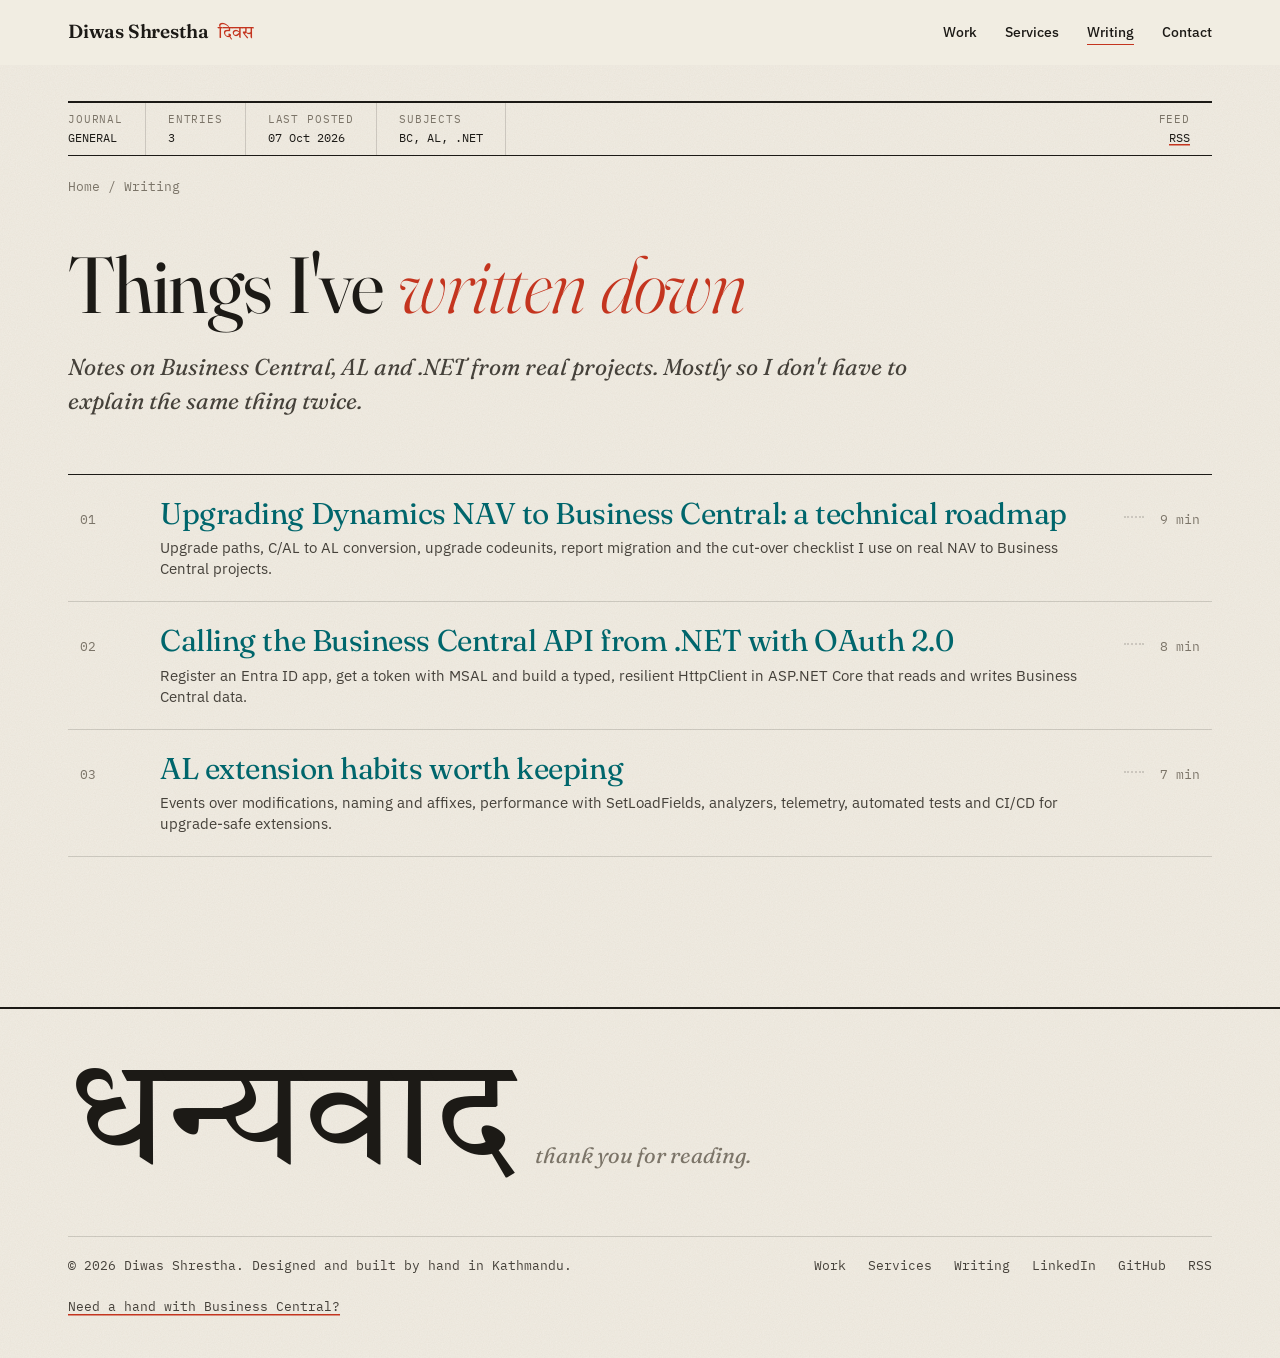
==== commit b31a5995: "Redesign as a "posted Business Central document" Drop the dark neon/glassmorphism look for something" ====
--- a/blog/index.html
+++ b/blog/index.html
@@ -3,16 +3,16 @@
 <head>
   <meta charset="utf-8">
   <meta name="viewport" content="width=device-width, initial-scale=1, viewport-fit=cover">
-  <title>Business Central &amp; .NET Blog | Diwas Shrestha</title>
-  <meta name="description" content="Practical guides on Microsoft Dynamics 365 Business Central, AL extension development, NAV to BC upgrades and .NET integration by Diwas Shrestha.">
+  <title>Business Central &amp; .NET Writing | Diwas Shrestha</title>
+  <meta name="description" content="Notes on Microsoft Dynamics 365 Business Central, AL extension development, NAV to BC upgrades and .NET integration, by Diwas Shrestha.">
   <meta name="author" content="Diwas Shrestha">
   <meta name="robots" content="index, follow, max-image-preview:large, max-snippet:-1, max-video-preview:-1">
   <link rel="canonical" href="https://www.diwasstha.com.np/blog/">
-  <meta name="theme-color" content="#05070f">
+  <meta name="theme-color" content="#f2ede3">
   <meta property="og:type" content="website">
   <meta property="og:site_name" content="Diwas Shrestha">
-  <meta property="og:title" content="Business Central &amp; .NET Blog | Diwas Shrestha">
-  <meta property="og:description" content="Practical guides on Microsoft Dynamics 365 Business Central, AL extension development, NAV to BC upgrades and .NET integration by Diwas Shrestha.">
+  <meta property="og:title" content="Business Central &amp; .NET Writing | Diwas Shrestha">
+  <meta property="og:description" content="Notes on Microsoft Dynamics 365 Business Central, AL extension development, NAV to BC upgrades and .NET integration, by Diwas Shrestha.">
   <meta property="og:url" content="https://www.diwasstha.com.np/blog/">
   <meta property="og:image" content="https://www.diwasstha.com.np/assets/img/og-image.jpg">
   <meta property="og:image:width" content="1200">
@@ -20,17 +20,17 @@
   <meta property="og:locale" content="en_US">
   
   <meta name="twitter:card" content="summary_large_image">
-  <meta name="twitter:title" content="Business Central &amp; .NET Blog | Diwas Shrestha">
-  <meta name="twitter:description" content="Practical guides on Microsoft Dynamics 365 Business Central, AL extension development, NAV to BC upgrades and .NET integration by Diwas Shrestha.">
+  <meta name="twitter:title" content="Business Central &amp; .NET Writing | Diwas Shrestha">
+  <meta name="twitter:description" content="Notes on Microsoft Dynamics 365 Business Central, AL extension development, NAV to BC upgrades and .NET integration, by Diwas Shrestha.">
   <meta name="twitter:image" content="https://www.diwasstha.com.np/assets/img/og-image.jpg">
   <link rel="icon" href="/assets/img/favicon.svg" type="image/svg+xml">
   <link rel="icon" href="/assets/img/favicon-32.png" sizes="32x32" type="image/png">
   <link rel="apple-touch-icon" href="/assets/img/apple-touch-icon.png">
   <link rel="manifest" href="/site.webmanifest">
-  <link rel="alternate" type="application/rss+xml" title="Diwas Shrestha — Blog" href="/feed.xml">
+  <link rel="alternate" type="application/rss+xml" title="Diwas Shrestha, writing" href="/feed.xml">
   <link rel="preconnect" href="https://fonts.googleapis.com">
   <link rel="preconnect" href="https://fonts.gstatic.com" crossorigin>
-  <link rel="stylesheet" href="https://fonts.googleapis.com/css2?family=Inter:wght@400;500;600&family=JetBrains+Mono:wght@400;500;700&family=Space+Grotesk:wght@500;600;700&display=swap">
+  <link rel="stylesheet" href="https://fonts.googleapis.com/css2?family=Fraunces:ital,opsz,wght,SOFT@0,9..144,300..600,0..100;1,9..144,300..600,0..100&amp;family=IBM+Plex+Mono:wght@400;500&amp;family=IBM+Plex+Sans:wght@400;500;600&amp;family=Tiro+Devanagari+Hindi&amp;display=swap">
   <link rel="stylesheet" href="/assets/css/style.css">
   <script>document.documentElement.classList.add('js')</script>
   <script type="application/ld+json">
@@ -41,8 +41,8 @@
       "@type": "Blog",
       "@id": "https://www.diwasstha.com.np/blog/#blog",
       "url": "https://www.diwasstha.com.np/blog/",
-      "name": "Diwas Shrestha — Blog",
-      "description": "Practical guides on Microsoft Dynamics 365 Business Central, AL development, NAV upgrades and .NET integration.",
+      "name": "Diwas Shrestha, writing",
+      "description": "Notes on Microsoft Dynamics 365 Business Central, AL development, NAV upgrades and .NET integration.",
       "inLanguage": "en",
       "author": {
         "@type": "Person",
@@ -61,7 +61,7 @@
       "blogPost": [
         {
           "@type": "BlogPosting",
-          "headline": "Upgrading Dynamics NAV to Business Central: A Technical Roadmap",
+          "headline": "Upgrading Dynamics NAV to Business Central: a technical roadmap",
           "url": "https://www.diwasstha.com.np/blog/nav-to-business-central-upgrade-guide/",
           "datePublished": "2026-10-07",
           "author": {
@@ -70,7 +70,7 @@
         },
         {
           "@type": "BlogPosting",
-          "headline": "How to Call the Business Central API from .NET with OAuth 2.0",
+          "headline": "Calling the Business Central API from .NET with OAuth 2.0",
           "url": "https://www.diwasstha.com.np/blog/business-central-api-dotnet-integration/",
           "datePublished": "2026-10-07",
           "author": {
@@ -79,7 +79,7 @@
         },
         {
           "@type": "BlogPosting",
-          "headline": "AL Extension Development Best Practices for Business Central",
+          "headline": "AL extension habits worth keeping",
           "url": "https://www.diwasstha.com.np/blog/al-extension-development-best-practices/",
           "datePublished": "2026-10-07",
           "author": {
@@ -100,7 +100,7 @@
         {
           "@type": "ListItem",
           "position": 2,
-          "name": "Blog",
+          "name": "Writing",
           "item": "https://www.diwasstha.com.np/blog/"
         }
       ]
@@ -109,108 +109,55 @@
 }
   </script>
 </head>
-<body>
-  <a class="skip-link" href="#main">Skip to content</a>
-  <div class="progress" aria-hidden="true"></div>
-  <div class="bg-fx" aria-hidden="true"><div class="grid"></div><div class="orb orb-1"></div><div class="orb orb-2"></div><div class="noise"></div></div>
+<body class="no-js">
+  <a class="skip" href="#main">Skip to content</a>
 
-  <header class="site-header">
-    <div class="container">
-      <nav class="nav" aria-label="Primary">
-        <a href="/" class="logo" aria-label="Diwas Shrestha — home"><span class="br">&lt;</span>diwas<span class="sl">/</span><span class="br">&gt;</span></a>
-        <ul class="nav-links" id="nav-links">
-          <li><a href="/#about">About</a></li>
-          <li><a href="/#services">Services</a></li>
-          <li><a href="/#stack">Stack</a></li>
-          <li><a href="/#work">Work</a></li>
-          <li><a href="/blog/" class="active" aria-current="page">Blog</a></li>
-          <li><a href="/#contact">Contact</a></li>
-        </ul>
-        <div class="nav-actions">
-          <button class="kbd-btn" type="button" data-palette-open aria-label="Open command palette"><span class="lbl">Search</span> <kbd>Ctrl K</kbd></button>
-          <a href="/#contact" class="btn btn-primary btn-sm">Hire me</a>
-          <button class="menu-btn" type="button" aria-label="Toggle menu" aria-expanded="false" aria-controls="nav-links"><span></span></button>
-        </div>
-      </nav>
+  <header class="top">
+    <div class="wrap">
+      <a class="brand" href="/" aria-label="Diwas Shrestha, home">Diwas Shrestha <span class="deva" lang="ne">दिवस</span></a>
+      <button class="menu-toggle" type="button" aria-expanded="false" aria-controls="menu">Menu +</button>
+      <ul class="menu" id="menu">
+        <li><a href="/#work">Work</a></li>
+        <li><a href="/#services">Services</a></li>
+        <li><a href="/blog/" aria-current="page">Writing</a></li>
+        <li><a href="/#contact">Contact</a></li>
+      </ul>
     </div>
   </header>
 
   <main id="main">
-    <header class="page-hero">
-      <div class="container">
-        <nav class="breadcrumbs" aria-label="Breadcrumb"><ol><li><a href="/">home</a></li><li aria-current="page">blog</li></ol></nav>
-        <span class="eyebrow">// blog</span>
-        <h1 style="margin-top:16px">Business Central &amp; <span class="grad-text">.NET notes</span></h1>
-        <p class="lead">Practical guides on Microsoft Dynamics 365 Business Central, AL extension development, Dynamics NAV upgrades and .NET integration, written from real project experience.</p>
+    <header class="article-head wrap">
+      <div class="docbar" aria-label="Journal details">
+        <div><small>Journal</small>GENERAL</div>
+        <div><small>Entries</small>3</div>
+        <div><small>Last posted</small>07 Oct 2026</div>
+        <div><small>Subjects</small>BC, AL, .NET</div>
+        <div><small>Feed</small><a class="ul" href="/feed.xml">RSS</a></div>
       </div>
+      <nav class="crumbs" aria-label="Breadcrumb"><a href="/">Home</a><span>/</span>Writing</nav>
+      <h1>Things I've <em style="color:var(--red);font-weight:300">written down</em></h1>
+      <p class="lead">Notes on Business Central, AL and .NET from real projects. Mostly so I don't have to explain the same thing twice.</p>
     </header>
-    <section class="section" style="padding-top:20px" aria-label="Articles">
-      <div class="container">
-        <div class="posts">
-          <article class="card post-card reveal">
-            <div class="meta"><span class="cat">#upgrade</span><time datetime="2026-10-07">Oct 7, 2026</time><span>· 9 min</span></div>
-            <h3><a href="/blog/nav-to-business-central-upgrade-guide/">Upgrading Dynamics NAV to Business Central: A Technical Roadmap</a></h3>
-            <p>Upgrade paths, C/AL to AL conversion, upgrade codeunits, report migration and the cut-over checklist I use on real NAV to Business Central projects.</p>
-            <span class="more">Read article <span class="ar">→</span></span>
-          </article>
-          <article class="card post-card reveal" style="--d:0.08s">
-            <div class="meta"><span class="cat">#dotnet</span><time datetime="2026-10-07">Oct 7, 2026</time><span>· 8 min</span></div>
-            <h3><a href="/blog/business-central-api-dotnet-integration/">How to Call the Business Central API from .NET with OAuth 2.0</a></h3>
-            <p>Register an Entra ID app, get a token with MSAL and build a typed, resilient HttpClient in ASP.NET Core that reads and writes Business Central data.</p>
-            <span class="more">Read article <span class="ar">→</span></span>
-          </article>
-          <article class="card post-card reveal" style="--d:0.16s">
-            <div class="meta"><span class="cat">#al</span><time datetime="2026-10-07">Oct 7, 2026</time><span>· 7 min</span></div>
-            <h3><a href="/blog/al-extension-development-best-practices/">AL Extension Development Best Practices for Business Central</a></h3>
-            <p>Events over modifications, naming and affixes, performance with SetLoadFields, analyzers, telemetry, automated tests and CI/CD for upgrade-safe extensions.</p>
-            <span class="more">Read article <span class="ar">→</span></span>
-          </article>
-        </div>
-      </div>
+    <section class="wrap" style="margin-top:56px" aria-label="Articles">
+      <ol class="toc-list">
+            <li><a href="/blog/nav-to-business-central-upgrade-guide/"><span class="n">01</span><span class="t">Upgrading Dynamics NAV to Business Central: a technical roadmap<small>Upgrade paths, C/AL to AL conversion, upgrade codeunits, report migration and the cut-over checklist I use on real NAV to Business Central projects.</small></span><span class="dots"></span><span class="m">9 min</span></a></li>
+            <li><a href="/blog/business-central-api-dotnet-integration/"><span class="n">02</span><span class="t">Calling the Business Central API from .NET with OAuth 2.0<small>Register an Entra ID app, get a token with MSAL and build a typed, resilient HttpClient in ASP.NET Core that reads and writes Business Central data.</small></span><span class="dots"></span><span class="m">8 min</span></a></li>
+            <li><a href="/blog/al-extension-development-best-practices/"><span class="n">03</span><span class="t">AL extension habits worth keeping<small>Events over modifications, naming and affixes, performance with SetLoadFields, analyzers, telemetry, automated tests and CI/CD for upgrade-safe extensions.</small></span><span class="dots"></span><span class="m">7 min</span></a></li>
+      </ol>
     </section>
   </main>
 
-  <footer class="site-footer">
-    <div class="container">
-      <div class="footer-grid">
-        <div>
-          <a href="/" class="logo"><span class="br">&lt;</span>diwas<span class="sl">/</span><span class="br">&gt;</span></a>
-          <p>Diwas Shrestha — .NET developer and Microsoft Dynamics 365 Business Central technical consultant in Kathmandu, Nepal.</p>
-          <div class="socials">
-            <a href="https://www.linkedin.com/in/diwas-cresta/" target="_blank" rel="noopener me" aria-label="LinkedIn"><svg viewBox="0 0 24 24" fill="currentColor" aria-hidden="true"><path d="M20.45 20.45h-3.56v-5.57c0-1.33-.02-3.04-1.85-3.04-1.85 0-2.14 1.45-2.14 2.94v5.67H9.35V9h3.41v1.56h.05c.48-.9 1.64-1.85 3.37-1.85 3.6 0 4.27 2.37 4.27 5.46v6.28zM5.34 7.43a2.06 2.06 0 1 1 0-4.13 2.06 2.06 0 0 1 0 4.13zM7.12 20.45H3.56V9h3.56v11.45zM22.22 0H1.77C.79 0 0 .77 0 1.73v20.54C0 23.23.79 24 1.77 24h20.45c.98 0 1.78-.77 1.78-1.73V1.73C24 .77 23.2 0 22.22 0z"/></svg></a>
-            <a href="https://github.com/diwasshrestha" target="_blank" rel="noopener me" aria-label="GitHub"><svg viewBox="0 0 24 24" fill="currentColor" aria-hidden="true"><path d="M12 .3a12 12 0 0 0-3.8 23.38c.6.12.83-.26.83-.57L9 21.07c-3.34.72-4.04-1.61-4.04-1.61-.55-1.39-1.34-1.76-1.34-1.76-1.08-.74.09-.73.09-.73 1.2.09 1.83 1.24 1.83 1.24 1.07 1.83 2.81 1.3 3.5 1 .1-.78.42-1.31.76-1.61-2.67-.3-5.47-1.33-5.47-5.93 0-1.31.47-2.38 1.24-3.22-.14-.3-.54-1.52.1-3.18 0 0 1-.32 3.3 1.23a11.5 11.5 0 0 1 6 0c2.28-1.55 3.29-1.23 3.29-1.23.64 1.66.24 2.88.12 3.18a4.65 4.65 0 0 1 1.23 3.22c0 4.61-2.8 5.63-5.48 5.92.42.36.81 1.1.81 2.22l-.01 3.29c0 .32.21.69.82.57A12 12 0 0 0 12 .3"/></svg></a>
-            <a href="mailto:diwas668@gmail.com" aria-label="Email"><svg viewBox="0 0 24 24" fill="none" stroke="currentColor" stroke-width="1.8" stroke-linecap="round" stroke-linejoin="round" aria-hidden="true"><rect x="2" y="4" width="20" height="16" rx="2"/><path d="m22 7-10 6L2 7"/></svg></a>
-          </div>
-        </div>
-        <div>
-          <h3>Navigate</h3>
-          <ul><li><a href="/#about">About</a></li><li><a href="/#services">Services</a></li><li><a href="/#work">Case files</a></li><li><a href="/#contact">Contact</a></li></ul>
-        </div>
-        <div>
-          <h3>Services</h3>
-          <ul><li><a href="/#services">Business Central development</a></li><li><a href="/#services">NAV → BC upgrades</a></li><li><a href="/#services">.NET development</a></li><li><a href="/#services">ERP integrations</a></li></ul>
-        </div>
-        <div>
-          <h3>Blog</h3>
-          <ul><li><a href="/blog/nav-to-business-central-upgrade-guide/">NAV → BC upgrade guide</a></li><li><a href="/blog/business-central-api-dotnet-integration/">BC API from .NET</a></li><li><a href="/blog/al-extension-development-best-practices/">AL best practices</a></li><li><a href="/blog/">All articles</a></li></ul>
-        </div>
-      </div>
-      <div class="footer-bottom">
-        <span>© <span data-year>2026</span> Diwas Shrestha · diwasstha.com.np</span>
-        <span>Hand-coded · no frameworks · <kbd>Ctrl K</kbd> to navigate</span>
+  <footer class="foot">
+    <div class="wrap">
+      <div class="thanks"><span class="deva" lang="ne">धन्यवाद</span><span>thank you for reading.</span></div>
+      <div class="foot-row">
+        <span>© <span data-year>2026</span> Diwas Shrestha. Designed and built by hand in Kathmandu.</span>
+        <nav aria-label="Footer"><a href="/#work">Work</a><a href="/#services">Services</a><a href="/blog/">Writing</a><a href="https://www.linkedin.com/in/diwas-cresta/" rel="me noopener" target="_blank">LinkedIn</a><a href="https://github.com/diwasshrestha" rel="me noopener" target="_blank">GitHub</a><a href="/feed.xml">RSS</a></nav>
+        <span><a class="ul" href="/#contact">Need a hand with Business Central?</a></span>
       </div>
     </div>
   </footer>
 
-  <div class="palette" id="palette" role="dialog" aria-modal="true" aria-label="Command palette">
-    <div class="palette-box">
-      <div class="palette-input"><span>❯</span><input type="text" id="palette-input" placeholder="Type a command or search…" aria-label="Search commands" autocomplete="off"><kbd>Esc</kbd></div>
-      <ul id="palette-list" role="listbox"></ul>
-      <div class="palette-foot"><span>↑↓ navigate</span><span>↵ select</span><span>esc close</span></div>
-    </div>
-  </div>
-  <div class="toast" id="toast" role="status" aria-live="polite"></div>
-
   <script src="/assets/js/main.js" defer></script>
 </body>
 </html>
--- a/assets/css/style.css
+++ b/assets/css/style.css
@@ -1,483 +1,382 @@
-/* ==========================================================================
-   diwasstha.com.np — Diwas Shrestha
-   .NET Developer & Dynamics 365 Business Central Technical Consultant
-   ========================================================================== */
+/* diwasstha.com.np
+   Set like a posted Business Central document. Paper, ink, one red pen.
+   Fonts: Fraunces (display), IBM Plex Sans/Mono (text), Tiro Devanagari Hindi (नाम). */
 
 :root {
-  --bg: #05070f;
-  --bg-2: #090d1b;
-  --surface: rgba(255, 255, 255, 0.035);
-  --surface-2: rgba(255, 255, 255, 0.06);
-  --border: rgba(255, 255, 255, 0.08);
-  --border-strong: rgba(255, 255, 255, 0.16);
-  --text: #e8ecff;
-  --muted: #9aa3bd;
-  --dim: #626b85;
-  --cyan: #22e4ff;
-  --violet: #8b5cff;
-  --pink: #ff4ecd;
-  --green: #35f29a;
-  --amber: #ffc857;
-  --grad: linear-gradient(100deg, var(--cyan) 0%, #5aa8ff 45%, var(--violet) 100%);
-  --radius: 18px;
-  --radius-sm: 12px;
-  --maxw: 1200px;
-  --font-sans: "Inter", system-ui, -apple-system, "Segoe UI", Roboto, sans-serif;
-  --font-display: "Space Grotesk", var(--font-sans);
-  --font-mono: "JetBrains Mono", ui-monospace, "Cascadia Code", Consolas, monospace;
-  --ease: cubic-bezier(.2, .8, .2, 1);
-  color-scheme: dark;
+  --paper: #f2ede3;
+  --paper-2: #e8e1d2;
+  --paper-3: #fbf8f2;
+  --ink: #1c1a16;
+  --ink-2: #45413a;
+  --muted: #7b7468;
+  --hair: rgba(28, 26, 22, .16);
+  --red: #c4351f;
+  --teal: #00737a;
+  --serif: "Fraunces", Georgia, "Times New Roman", serif;
+  --sans: "IBM Plex Sans", "Segoe UI", system-ui, sans-serif;
+  --mono: "IBM Plex Mono", ui-monospace, Consolas, monospace;
+  --deva: "Tiro Devanagari Hindi", "Nirmala UI", "Noto Serif Devanagari", serif;
+  --wrap: 1240px;
+  --gut: clamp(16px, 4vw, 48px);
+  color-scheme: light;
 }
 
 *, *::before, *::after { box-sizing: border-box; }
-html { scroll-behavior: smooth; scroll-padding-top: 96px; -webkit-text-size-adjust: 100%; }
+html { -webkit-text-size-adjust: 100%; scroll-behavior: smooth; scroll-padding-top: 80px; }
 body {
   margin: 0;
-  background: var(--bg);
-  color: var(--text);
-  font-family: var(--font-sans);
-  font-size: 16px;
-  line-height: 1.65;
+  background-color: var(--paper);
+  background-image: url("data:image/svg+xml,%3Csvg xmlns='http://www.w3.org/2000/svg' width='220' height='220'%3E%3Cfilter id='n'%3E%3CfeTurbulence type='fractalNoise' baseFrequency='.85' numOctaves='2' stitchTiles='stitch'/%3E%3CfeColorMatrix values='0 0 0 0 0.11 0 0 0 0 0.1 0 0 0 0 0.08 0 0 0 .07 0'/%3E%3C/filter%3E%3Crect width='100%25' height='100%25' filter='url(%23n)'/%3E%3C/svg%3E");
+  color: var(--ink);
+  font: 400 17px/1.6 var(--sans);
   -webkit-font-smoothing: antialiased;
   overflow-x: hidden;
 }
-img { max-width: 100%; height: auto; display: block; }
-a { color: inherit; text-decoration: none; }
-button { font: inherit; color: inherit; }
-::selection { background: rgba(34, 228, 255, .3); color: #fff; }
-:focus-visible { outline: 2px solid var(--cyan); outline-offset: 3px; border-radius: 6px; }
-
-.sr-only { position: absolute; width: 1px; height: 1px; padding: 0; margin: -1px; overflow: hidden; clip: rect(0 0 0 0); white-space: nowrap; border: 0; }
-.skip-link { position: fixed; left: 16px; top: -60px; z-index: 1000; background: var(--cyan); color: #000; padding: 10px 16px; border-radius: 10px; font-weight: 600; transition: top .2s; }
-.skip-link:focus { top: 16px; }
-
-.container { width: min(100% - 32px, var(--maxw)); margin-inline: auto; }
-.mono { font-family: var(--font-mono); }
+img { display: block; max-width: 100%; height: auto; }
+a { color: inherit; }
+::selection { background: var(--red); color: var(--paper-3); }
+:focus-visible { outline: 2px solid var(--red); outline-offset: 3px; }
+.sr-only { position: absolute; width: 1px; height: 1px; margin: -1px; overflow: hidden; clip: rect(0 0 0 0); white-space: nowrap; }
+.skip { position: absolute; left: 12px; top: -50px; background: var(--ink); color: var(--paper); padding: 8px 14px; z-index: 50; }
+.skip:focus { top: 12px; }
+
+.wrap { width: 100%; max-width: var(--wrap); margin-inline: auto; padding-inline: var(--gut); }
+.mono { font-family: var(--mono); }
+.deva { font-family: var(--deva); font-weight: 400; }
 code, pre, kbd, .mono { font-variant-ligatures: none; }
-.grad-text { background: var(--grad); -webkit-background-clip: text; background-clip: text; color: transparent; }
-
-/* ---------- Ambient background ---------- */
-.bg-fx { position: fixed; inset: 0; z-index: -1; pointer-events: none; overflow: hidden; }
-.bg-fx canvas { position: absolute; inset: 0; width: 100%; height: 100%; opacity: .55; }
-.bg-fx .grid {
-  position: absolute; inset: -50% -50% 0 -50%;
-  background-image:
-    linear-gradient(rgba(255,255,255,.045) 1px, transparent 1px),
-    linear-gradient(90deg, rgba(255,255,255,.045) 1px, transparent 1px);
-  background-size: 56px 56px;
-  mask-image: radial-gradient(ellipse 60% 55% at 50% 30%, #000 30%, transparent 75%);
-  -webkit-mask-image: radial-gradient(ellipse 60% 55% at 50% 30%, #000 30%, transparent 75%);
-}
-.bg-fx .orb { position: absolute; border-radius: 50%; filter: blur(90px); opacity: .35; }
-.bg-fx .orb-1 { width: 520px; height: 520px; background: var(--violet); top: -160px; right: -120px; animation: float 18s ease-in-out infinite; }
-.bg-fx .orb-2 { width: 460px; height: 460px; background: #0aa5c2; bottom: -200px; left: -160px; opacity: .25; animation: float 22s ease-in-out infinite reverse; }
-.bg-fx .noise { position: absolute; inset: 0; opacity: .035; background-image: url("data:image/svg+xml,%3Csvg xmlns='http://www.w3.org/2000/svg' width='160' height='160'%3E%3Cfilter id='n'%3E%3CfeTurbulence type='fractalNoise' baseFrequency='.9' numOctaves='3' stitchTiles='stitch'/%3E%3C/filter%3E%3Crect width='100%25' height='100%25' filter='url(%23n)'/%3E%3C/svg%3E"); }
-@keyframes float { 0%,100% { transform: translate(0,0) } 50% { transform: translate(-40px, 50px) } }
-
-.progress { position: fixed; top: 0; left: 0; height: 2px; width: 100%; transform-origin: 0 50%; transform: scaleX(0); background: var(--grad); z-index: 200; box-shadow: 0 0 12px var(--cyan); }
-
-/* ---------- Header ---------- */
-.site-header { position: fixed; top: 14px; left: 0; right: 0; z-index: 100; }
-.nav {
-  display: flex; align-items: center; justify-content: space-between; gap: 16px;
-  padding: 10px 12px 10px 20px;
-  background: rgba(8, 11, 24, .62);
-  border: 1px solid var(--border);
-  border-radius: 999px;
-  backdrop-filter: blur(16px) saturate(140%);
-  -webkit-backdrop-filter: blur(16px) saturate(140%);
-  transition: border-color .3s, background .3s;
-}
-.site-header.scrolled .nav { border-color: var(--border-strong); background: rgba(8, 11, 24, .82); }
-.logo { font-family: var(--font-mono); font-weight: 700; font-size: 17px; letter-spacing: -.02em; display: inline-flex; align-items: center; gap: 2px; white-space: nowrap; }
-.logo .br { color: var(--cyan); }
-.logo .sl { color: var(--violet); }
-.nav-links { display: flex; gap: 4px; list-style: none; margin: 0; padding: 0; }
-.nav-links a { display: block; padding: 8px 14px; border-radius: 999px; font-size: 14px; color: var(--muted); transition: color .2s, background .2s; }
-.nav-links a:hover, .nav-links a.active { color: var(--text); background: var(--surface-2); }
-.nav-actions { display: flex; align-items: center; gap: 8px; }
-.kbd-btn { display: inline-flex; align-items: center; gap: 8px; padding: 8px 12px; border-radius: 999px; background: var(--surface); border: 1px solid var(--border); color: var(--muted); font-size: 13px; cursor: pointer; transition: border-color .2s, color .2s; }
-.kbd-btn:hover { color: var(--text); border-color: var(--border-strong); }
-kbd { font-family: var(--font-mono); font-size: 11px; padding: 2px 6px; border-radius: 6px; border: 1px solid var(--border-strong); background: rgba(255,255,255,.05); color: var(--text); }
-.menu-btn { display: none; width: 42px; height: 42px; border-radius: 50%; border: 1px solid var(--border); background: var(--surface); cursor: pointer; align-items: center; justify-content: center; }
-.menu-btn span, .menu-btn span::before, .menu-btn span::after { display: block; width: 18px; height: 2px; background: var(--text); border-radius: 2px; position: relative; transition: transform .3s var(--ease), background .3s; }
-.menu-btn span::before, .menu-btn span::after { content: ""; position: absolute; left: 0; }
-.menu-btn span::before { top: -6px; } .menu-btn span::after { top: 6px; }
-.menu-open .menu-btn span { background: transparent; }
-.menu-open .menu-btn span::before { transform: translateY(6px) rotate(45deg); }
-.menu-open .menu-btn span::after { transform: translateY(-6px) rotate(-45deg); }
-
-/* ---------- Buttons ---------- */
-.btn {
-  --b: var(--border-strong);
-  position: relative; display: inline-flex; align-items: center; justify-content: center; gap: 10px;
-  padding: 13px 22px; border-radius: 999px; font-weight: 600; font-size: 15px; cursor: pointer;
-  border: 1px solid var(--b); background: var(--surface); transition: transform .25s var(--ease), box-shadow .25s, border-color .25s, background .25s;
-  white-space: nowrap;
-}
-.btn:hover { transform: translateY(-2px); border-color: var(--cyan); }
-.btn svg { width: 18px; height: 18px; }
-.btn-primary { border: 0; color: #031018; background: var(--grad); box-shadow: 0 10px 30px -10px rgba(34, 228, 255, .6), inset 0 1px 0 rgba(255,255,255,.4); }
-.btn-primary:hover { box-shadow: 0 16px 40px -10px rgba(139, 92, 255, .7), inset 0 1px 0 rgba(255,255,255,.4); }
-.btn-sm { padding: 9px 16px; font-size: 14px; }
+kbd { font: 500 .78em var(--mono); padding: 1px 6px 2px; border: 1px solid var(--ink); border-bottom-width: 2px; border-radius: 3px; background: var(--paper-3); }
+
+/* links with a pen-drawn underline */
+.ul { text-decoration: none; background: linear-gradient(var(--red), var(--red)) 0 100% / 100% 1.5px no-repeat; padding-bottom: 1px; transition: background-size .25s; }
+.ul:hover { background-size: 100% 100%; color: var(--paper-3); }
+
+/* ---------- Top bar ---------- */
+.top { position: sticky; top: 0; z-index: 30; background: rgba(242, 237, 227, .94); backdrop-filter: blur(6px); -webkit-backdrop-filter: blur(6px); border-bottom: 1px solid transparent; transition: border-color .2s; }
+.top.scrolled { border-color: var(--hair); }
+.top .wrap { display: flex; align-items: center; justify-content: space-between; height: 64px; gap: 20px; }
+.brand { text-decoration: none; display: flex; align-items: baseline; gap: 10px; font: 600 19px/1 var(--serif); letter-spacing: -.01em; }
+.brand .deva { color: var(--red); font-size: 17px; }
+.menu { display: flex; gap: 28px; list-style: none; margin: 0; padding: 0; font: 500 14px var(--sans); }
+.menu a { text-decoration: none; position: relative; }
+.menu a::after { content: ""; position: absolute; left: 0; right: 100%; bottom: -4px; height: 1.5px; background: var(--red); transition: right .25s; }
+.menu a:hover::after, .menu a[aria-current]::after { right: 0; }
+.menu-toggle { display: none; background: none; border: 0; font: 500 14px var(--mono); color: var(--ink); cursor: pointer; padding: 8px 0; }
+
+/* ---------- Document header strip ---------- */
+.docbar { display: grid; grid-template-columns: repeat(4, auto) 1fr; border-top: 2px solid var(--ink); border-bottom: 1px solid var(--ink); font: 400 12px/1.3 var(--mono); }
+.docbar > div { padding: 10px 22px 10px 0; margin-right: 22px; border-right: 1px solid var(--hair); white-space: nowrap; }
+.docbar > div:last-child { border-right: 0; margin-right: 0; text-align: right; }
+.docbar small { display: block; color: var(--muted); text-transform: uppercase; letter-spacing: .08em; font-size: 10.5px; margin-bottom: 3px; }
+.docbar .open::before { content: ""; display: inline-block; width: 7px; height: 7px; border-radius: 50%; background: #2f8a3b; margin-right: 7px; vertical-align: 1px; }
 
 /* ---------- Hero ---------- */
-.hero { position: relative; min-height: 100vh; min-height: 100svh; display: flex; align-items: center; padding: 130px 0 80px; }
-.hero-grid { display: grid; grid-template-columns: minmax(0, 1.1fr) minmax(0, .9fr); gap: 56px; align-items: center; }
-.hero-grid > *, .about-grid > *, .contact-grid > *, .work-grid > *, .stack-grid > *, .services-grid > *, .posts > *, .quotes > * { min-width: 0; }
-.status-chip { display: inline-flex; align-items: center; gap: 10px; padding: 7px 14px 7px 10px; border-radius: 999px; border: 1px solid rgba(53, 242, 154, .3); background: rgba(53, 242, 154, .07); font-family: var(--font-mono); font-size: 12.5px; color: #b9ffe0; }
-.pulse { width: 8px; height: 8px; border-radius: 50%; background: var(--green); box-shadow: 0 0 0 0 rgba(53, 242, 154, .7); animation: pulse 2s infinite; }
-@keyframes pulse { 0% { box-shadow: 0 0 0 0 rgba(53,242,154,.6) } 70% { box-shadow: 0 0 0 10px rgba(53,242,154,0) } 100% { box-shadow: 0 0 0 0 rgba(53,242,154,0) } }
-.hero h1 { font-family: var(--font-display); font-weight: 700; letter-spacing: -.035em; line-height: 1.02; margin: 26px 0 0; font-size: clamp(44px, 7vw, 86px); }
-.hero h1 .name { display: block; }
-.hero h1 .role { display: block; font-size: .44em; line-height: 1.2; letter-spacing: -.02em; margin-top: 18px; font-weight: 600; }
-.typed-line { margin-top: 22px; font-family: var(--font-mono); font-size: 15px; color: var(--muted); min-height: 1.6em; }
-.typed-line .prompt { color: var(--green); }
-.typed-line .typed { color: var(--cyan); }
-.caret { display: inline-block; width: 9px; height: 1.1em; vertical-align: -3px; background: var(--cyan); margin-left: 2px; animation: blink 1s steps(1) infinite; }
-@keyframes blink { 50% { opacity: 0 } }
-.hero .lead { font-size: clamp(16px, 1.6vw, 18.5px); color: var(--muted); max-width: 600px; margin: 22px 0 0; }
-.hero .lead strong { color: var(--text); font-weight: 600; }
-.hero-cta { display: flex; flex-wrap: wrap; gap: 12px; margin-top: 34px; }
-.hero-meta { display: flex; flex-wrap: wrap; gap: 10px 26px; margin-top: 38px; padding-top: 26px; border-top: 1px dashed var(--border); font-family: var(--font-mono); font-size: 12.5px; color: var(--dim); }
-.hero-meta b { color: var(--text); font-weight: 500; }
-
-/* IDE window */
-.ide {
-  position: relative; border-radius: var(--radius); overflow: hidden;
-  background: linear-gradient(180deg, rgba(14, 19, 38, .92), rgba(8, 11, 24, .92));
-  border: 1px solid var(--border-strong);
-  box-shadow: 0 40px 100px -30px rgba(0, 0, 0, .9), 0 0 0 1px rgba(34, 228, 255, .05), 0 0 80px -20px rgba(139, 92, 255, .35);
-  transform: perspective(1400px) rotateY(-7deg) rotateX(4deg);
-  transition: transform .6s var(--ease);
-}
-.ide:hover { transform: perspective(1400px) rotateY(0) rotateX(0); }
-.ide::before { content: ""; position: absolute; inset: 0; pointer-events: none; background: linear-gradient(transparent 50%, rgba(255,255,255,.015) 50%); background-size: 100% 4px; z-index: 2; }
-.ide-bar { display: flex; align-items: center; gap: 14px; padding: 12px 16px; border-bottom: 1px solid var(--border); background: rgba(255,255,255,.02); }
-.dots { display: flex; gap: 7px; }
-.dots i { width: 11px; height: 11px; border-radius: 50%; background: #ff5f57; }
-.dots i:nth-child(2) { background: #febc2e; } .dots i:nth-child(3) { background: #28c840; }
-.ide-tabs { display: flex; gap: 4px; overflow-x: auto; scrollbar-width: none; }
-.ide-tab { padding: 6px 12px; border-radius: 8px; font-family: var(--font-mono); font-size: 12px; color: var(--dim); background: transparent; border: 1px solid transparent; cursor: pointer; white-space: nowrap; }
-.ide-tab[aria-selected="true"] { color: var(--text); background: var(--surface-2); border-color: var(--border); }
-.ide-tab .ext-cs { color: #a179ff; } .ide-tab .ext-al { color: var(--cyan); }
-.ide-body { position: relative; min-height: 340px; }
-.ide pre { margin: 0; padding: 18px 18px 18px 0; font-family: var(--font-mono); font-size: 12.8px; line-height: 1.75; overflow-x: auto; counter-reset: ln; }
-.ide pre[hidden] { display: none; }
-.ide pre .l { display: block; padding-left: 52px; position: relative; white-space: pre; }
-.ide pre .l::before { counter-increment: ln; content: counter(ln); position: absolute; left: 0; width: 36px; text-align: right; color: #3a4260; }
-.ide.animating pre:not([hidden]) .l { opacity: 0; animation: lineIn .4s var(--ease) forwards; }
-@keyframes lineIn { from { opacity: 0; transform: translateX(-8px); filter: blur(4px) } to { opacity: 1; transform: none; filter: none } }
-.ide-status { display: flex; justify-content: space-between; gap: 12px; padding: 8px 16px; border-top: 1px solid var(--border); font-family: var(--font-mono); font-size: 11px; color: var(--dim); background: rgba(34, 228, 255, .04); }
-.ide-status .ok { color: var(--green); }
-/* syntax */
-.k { color: #c792ea; } .t { color: #ffcb6b; } .s { color: #c3e88d; } .c { color: #546189; font-style: italic; } .n { color: #f78c6c; } .f { color: #82aaff; } .p { color: #89ddff; }
-
-.hero-floaters { position: relative; }
-.float-card { position: absolute; z-index: 3; display: flex; align-items: center; gap: 10px; padding: 10px 14px; border-radius: 14px; background: rgba(10, 14, 30, .85); border: 1px solid var(--border-strong); backdrop-filter: blur(10px); font-family: var(--font-mono); font-size: 12px; box-shadow: 0 20px 40px -20px #000; animation: bob 6s ease-in-out infinite; }
-.float-card .ic { width: 28px; height: 28px; border-radius: 8px; display: grid; place-items: center; font-weight: 700; font-size: 11px; color: #041018; }
-.fc-1 { top: -26px; right: -14px; } .fc-1 .ic { background: var(--grad); }
-.fc-2 { bottom: -24px; left: -22px; animation-delay: -3s; } .fc-2 .ic { background: var(--green); }
-@keyframes bob { 0%,100% { transform: translateY(0) } 50% { transform: translateY(-10px) } }
-
-.scroll-hint { position: absolute; left: 50%; bottom: 26px; transform: translateX(-50%); display: flex; flex-direction: column; align-items: center; gap: 8px; font-family: var(--font-mono); font-size: 11px; color: var(--dim); letter-spacing: .2em; text-transform: uppercase; }
-.scroll-hint .mouse { width: 22px; height: 34px; border: 1.5px solid var(--dim); border-radius: 12px; position: relative; }
-.scroll-hint .mouse::after { content: ""; position: absolute; left: 50%; top: 6px; width: 3px; height: 7px; margin-left: -1.5px; border-radius: 2px; background: var(--cyan); animation: wheel 1.8s infinite; }
-@keyframes wheel { 0% { opacity: 0; transform: translateY(0) } 30% { opacity: 1 } 100% { opacity: 0; transform: translateY(10px) } }
-
-/* ---------- Marquee ---------- */
-.marquee { position: relative; border-block: 1px solid var(--border); background: rgba(255,255,255,.015); overflow: hidden; padding: 18px 0; mask-image: linear-gradient(90deg, transparent, #000 10%, #000 90%, transparent); -webkit-mask-image: linear-gradient(90deg, transparent, #000 10%, #000 90%, transparent); }
-.marquee-track { display: flex; gap: 48px; width: max-content; animation: marquee 40s linear infinite; }
-.marquee:hover .marquee-track { animation-play-state: paused; }
-.marquee-track span { font-family: var(--font-display); font-size: 20px; font-weight: 600; color: var(--dim); white-space: nowrap; display: inline-flex; align-items: center; gap: 48px; }
-.marquee-track span::after { content: "✦"; color: var(--violet); font-size: 12px; }
-@keyframes marquee { to { transform: translateX(-50%) } }
+.hero { padding-block: 36px 90px; overflow-x: clip; }
+.hero-grid { display: grid; grid-template-columns: minmax(0, 7fr) minmax(0, 4.4fr); gap: clamp(32px, 6vw, 90px); align-items: start; margin-top: clamp(36px, 6vw, 80px); }
+.hero h1 { margin: 0; font-weight: 400; }
+.hero h1 .name { display: block; font: 380 clamp(64px, 11.5vw, 156px)/.86 var(--serif); letter-spacing: -.035em; font-variation-settings: "opsz" 144, "SOFT" 30; }
+.hero h1 .name em { font-style: italic; font-weight: 300; }
+.hero h1 .role { display: block; margin-top: 30px; font: 500 clamp(19px, 1.9vw, 23px)/1.35 var(--sans); letter-spacing: -.005em; max-width: 36ch; }
+.native { position: relative; display: inline-block; margin-top: 18px; font: 400 clamp(30px, 4vw, 52px)/1 var(--deva); color: var(--red); }
+.note { position: absolute; left: calc(100% + 18px); top: -6px; width: 230px; font: 400 12.5px/1.45 var(--mono); color: var(--red); transform: rotate(-2.5deg); }
+.note svg { position: absolute; left: -30px; top: 20px; width: 34px; height: 30px; }
+.intro { margin: 34px 0 0; max-width: 54ch; font-size: clamp(17px, 1.5vw, 19px); color: var(--ink-2); }
+.intro strong { color: var(--ink); font-weight: 600; }
+.actions { display: flex; flex-wrap: wrap; align-items: center; gap: 14px 28px; margin-top: 34px; }
+.btn { display: inline-flex; align-items: center; gap: 10px; padding: 14px 22px; background: var(--ink); color: var(--paper-3); font: 500 15px var(--sans); text-decoration: none; border: 1.5px solid var(--ink); cursor: pointer; transition: transform .15s, box-shadow .15s; box-shadow: 4px 4px 0 var(--red); }
+.btn:hover { transform: translate(-2px, -2px); box-shadow: 6px 6px 0 var(--red); }
+.btn:active { transform: translate(2px, 2px); box-shadow: 1px 1px 0 var(--red); }
+.textlink { font: 500 15px var(--sans); }
+
+/* print + tape + stamp */
+.print { position: relative; margin: 6px 0 0; transform: rotate(1.6deg); }
+.print .photo { background: var(--paper-3); padding: 12px 12px 14px; box-shadow: 0 1px 1px rgba(0,0,0,.06), 0 14px 30px -14px rgba(40, 30, 10, .45); }
+.print img { width: 100%; aspect-ratio: 3 / 4; object-fit: cover; filter: contrast(1.03) saturate(.88) sepia(.08); }
+.print figcaption { margin-top: 12px; font: 400 12.5px/1.45 var(--mono); color: var(--muted); transform: rotate(-1.6deg); }
+.tape { position: absolute; width: 110px; height: 30px; background: rgba(226, 214, 182, .78); box-shadow: 0 1px 2px rgba(0,0,0,.08); z-index: 2; }
+.tape.a { top: -12px; left: -20px; transform: rotate(-24deg); }
+.tape.b { top: -10px; right: -24px; transform: rotate(18deg); }
+.stamp {
+  position: absolute; z-index: 3; right: -14px; bottom: 74px;
+  padding: 8px 14px 7px; border: 3px double var(--red); color: var(--red);
+  font: 600 15px/1.15 var(--mono); letter-spacing: .14em; text-transform: uppercase; text-align: center;
+  transform: rotate(-11deg); background: rgba(242, 237, 227, .25); mix-blend-mode: multiply;
+  -webkit-mask-image: url("data:image/svg+xml,%3Csvg xmlns='http://www.w3.org/2000/svg' width='120' height='120'%3E%3Cfilter id='g'%3E%3CfeTurbulence baseFrequency='.9' numOctaves='2'/%3E%3CfeColorMatrix values='0 0 0 0 0 0 0 0 0 0 0 0 0 0 0 0 0 0 -1.6 1.25'/%3E%3C/filter%3E%3Crect width='100%25' height='100%25' filter='url(%23g)'/%3E%3C/svg%3E");
+  mask-image: url("data:image/svg+xml,%3Csvg xmlns='http://www.w3.org/2000/svg' width='120' height='120'%3E%3Cfilter id='g'%3E%3CfeTurbulence baseFrequency='.9' numOctaves='2'/%3E%3CfeColorMatrix values='0 0 0 0 0 0 0 0 0 0 0 0 0 0 0 0 0 0 -1.6 1.25'/%3E%3C/filter%3E%3Crect width='100%25' height='100%25' filter='url(%23g)'/%3E%3C/svg%3E");
+}
+.stamp small { display: block; font-size: 10px; letter-spacing: .2em; margin-top: 2px; }
+.stamp.posted { right: auto; left: -18px; bottom: auto; top: 40%; font-size: 30px; padding: 10px 18px; transform: rotate(-14deg) scale(1); animation: thud .35s cubic-bezier(.2, 1.6, .4, 1) both; }
+@keyframes thud { from { transform: rotate(-14deg) scale(2.2); opacity: 0 } to { transform: rotate(-14deg) scale(1); opacity: 1 } }
+
+/* hand-drawn marks */
+.mark { position: relative; white-space: nowrap; }
+.mark svg { position: absolute; left: -4%; width: 108%; pointer-events: none; overflow: visible; }
+.mark.under svg { bottom: -.32em; height: .45em; }
+.mark.circle svg { top: -.4em; left: -8%; width: 116%; height: 1.85em; }
+.mark path { fill: none; stroke: var(--red); stroke-width: 2.4; vector-effect: non-scaling-stroke; stroke-linecap: round; stroke-dasharray: 600; stroke-dashoffset: 600; transition: stroke-dashoffset 1.1s cubic-bezier(.6, .1, .2, 1) .3s; }
+.mark.drawn path, .no-js .mark path { stroke-dashoffset: 0; }
 
 /* ---------- Sections ---------- */
-.section { position: relative; padding: clamp(80px, 11vw, 140px) 0; }
-.section-head { max-width: 760px; margin-bottom: 56px; }
-.section-head.center { margin-inline: auto; text-align: center; }
-.eyebrow { display: inline-flex; align-items: center; gap: 10px; font-family: var(--font-mono); font-size: 13px; color: var(--cyan); letter-spacing: .04em; }
-.eyebrow::before { content: ""; width: 26px; height: 1px; background: var(--cyan); box-shadow: 0 0 8px var(--cyan); }
-.section h2 { font-family: var(--font-display); font-size: clamp(32px, 4.6vw, 56px); line-height: 1.07; letter-spacing: -.03em; margin: 16px 0 0; font-weight: 700; }
-.section-head p { color: var(--muted); font-size: 17.5px; margin: 18px 0 0; }
-
-/* Glass card with cursor spotlight */
-.card {
-  position: relative; border-radius: var(--radius); padding: 28px;
-  background: var(--surface); border: 1px solid var(--border);
-  overflow: hidden; isolation: isolate;
-  transition: transform .35s var(--ease), border-color .35s;
-}
-.card::before { content: ""; position: absolute; inset: 0; z-index: -1; opacity: 0; transition: opacity .35s; background: radial-gradient(420px circle at var(--mx, 50%) var(--my, 50%), rgba(34, 228, 255, .12), transparent 45%); }
-.card::after { content: ""; position: absolute; inset: 0; border-radius: inherit; padding: 1px; pointer-events: none; opacity: 0; transition: opacity .35s; background: radial-gradient(260px circle at var(--mx, 50%) var(--my, 50%), rgba(34, 228, 255, .7), rgba(139, 92, 255, .4) 40%, transparent 70%); -webkit-mask: linear-gradient(#000 0 0) content-box, linear-gradient(#000 0 0); -webkit-mask-composite: xor; mask-composite: exclude; }
-.card:hover { transform: translateY(-4px); }
-.card:hover::before, .card:hover::after { opacity: 1; }
-
-/* ---------- About ---------- */
-.about-grid { display: grid; grid-template-columns: .85fr 1.15fr; gap: 64px; align-items: center; }
-.holo { position: relative; max-width: 440px; margin-inline: auto; }
-.holo-frame { position: relative; border-radius: 28px; overflow: hidden; border: 1px solid var(--border-strong); aspect-ratio: 3 / 4; background: var(--bg-2); }
-.holo-frame img { width: 100%; height: 100%; object-fit: cover; filter: saturate(.9) contrast(1.05); }
-.holo-frame::before { content: ""; position: absolute; inset: 0; z-index: 1; background: linear-gradient(180deg, transparent 55%, rgba(5, 7, 15, .9)), linear-gradient(120deg, rgba(34,228,255,.12), transparent 40%, rgba(139,92,255,.18)); }
-.holo-frame::after { content: ""; position: absolute; left: 0; right: 0; height: 30%; z-index: 2; background: linear-gradient(180deg, transparent, rgba(34, 228, 255, .14), transparent); animation: scan 5s linear infinite; }
-@keyframes scan { from { top: -30% } to { top: 100% } }
-.holo-ring { position: absolute; inset: -18px; border-radius: 40px; border: 1px dashed rgba(34, 228, 255, .25); pointer-events: none; }
-.corner { position: absolute; width: 22px; height: 22px; border: 2px solid var(--cyan); z-index: 3; }
-.corner.tl { top: 14px; left: 14px; border-right: 0; border-bottom: 0; border-radius: 8px 0 0 0; }
-.corner.tr { top: 14px; right: 14px; border-left: 0; border-bottom: 0; border-radius: 0 8px 0 0; }
-.corner.bl { bottom: 14px; left: 14px; border-right: 0; border-top: 0; border-radius: 0 0 0 8px; }
-.corner.br { bottom: 14px; right: 14px; border-left: 0; border-top: 0; border-radius: 0 0 8px 0; }
-.holo-id { position: absolute; left: 24px; right: 24px; bottom: 24px; z-index: 3; font-family: var(--font-mono); font-size: 12px; color: var(--muted); }
-.holo-id strong { display: block; font-family: var(--font-display); font-size: 22px; color: var(--text); letter-spacing: -.01em; }
-.holo-id .tag { color: var(--cyan); }
-.about-copy p { color: var(--muted); font-size: 17px; margin: 0 0 18px; }
-.about-copy p strong { color: var(--text); font-weight: 600; }
-.stats { display: grid; grid-template-columns: repeat(4, 1fr); gap: 12px; margin-top: 34px; }
-.stat { padding: 18px 16px; border-radius: 14px; border: 1px solid var(--border); background: var(--surface); }
-.stat .num { font-family: var(--font-display); font-size: clamp(24px, 2.3vw, 32px); white-space: nowrap; font-weight: 700; line-height: 1; }
-.stat .lbl { margin-top: 8px; font-size: 12.5px; color: var(--muted); line-height: 1.4; }
-
-/* ---------- Services ---------- */
-.services-grid { display: grid; grid-template-columns: repeat(3, 1fr); gap: 18px; }
-.svc-icon { width: 52px; height: 52px; border-radius: 14px; display: grid; place-items: center; margin-bottom: 22px; background: linear-gradient(135deg, rgba(34,228,255,.16), rgba(139,92,255,.16)); border: 1px solid rgba(34, 228, 255, .25); color: var(--cyan); }
-.svc-icon svg { width: 26px; height: 26px; }
-.card h3 { font-family: var(--font-display); font-size: 21px; letter-spacing: -.01em; margin: 0 0 10px; line-height: 1.25; }
-.card p { color: var(--muted); margin: 0; font-size: 15.5px; }
-.card .idx { position: absolute; top: 22px; right: 24px; font-family: var(--font-mono); font-size: 12px; color: var(--dim); }
-.chips { display: flex; flex-wrap: wrap; gap: 6px; margin-top: 18px; padding: 0; list-style: none; }
-.chips li { font-family: var(--font-mono); font-size: 11.5px; padding: 4px 9px; border-radius: 6px; background: rgba(255,255,255,.04); border: 1px solid var(--border); color: #bfc7e0; }
-
-/* ---------- Stack ---------- */
-.stack-grid { display: grid; grid-template-columns: repeat(2, 1fr); gap: 18px; }
-.stack-card h3 { display: flex; align-items: center; gap: 12px; }
-.stack-card h3 .mono { font-size: 12px; color: var(--cyan); font-weight: 400; }
-.tech-list { display: grid; grid-template-columns: repeat(2, 1fr); gap: 10px; margin: 20px 0 0; padding: 0; list-style: none; }
-.tech-list li { display: flex; align-items: center; gap: 10px; padding: 11px 14px; border-radius: 12px; background: rgba(255,255,255,.025); border: 1px solid var(--border); font-size: 14.5px; transition: border-color .25s, background .25s; }
-.tech-list li:hover { border-color: rgba(34, 228, 255, .4); background: rgba(34, 228, 255, .05); }
-.tech-list li::before { content: ""; width: 7px; height: 7px; border-radius: 2px; background: var(--grad); box-shadow: 0 0 10px rgba(34, 228, 255, .6); flex: none; }
-
-/* ---------- Work ---------- */
-.work-grid { display: grid; grid-template-columns: repeat(2, 1fr); gap: 20px; }
-.work-card { padding: 0; display: flex; flex-direction: column; }
-.work-top { position: relative; display: flex; align-items: center; justify-content: space-between; gap: 16px; padding: 22px 26px; border-bottom: 1px solid var(--border); background: rgba(255,255,255,.02); }
-.client-logo { width: 132px; height: 74px; border-radius: 12px; overflow: hidden; background: #fff; flex: none; box-shadow: 0 10px 30px -12px #000; }
-.client-logo img { width: 100%; height: 100%; object-fit: contain; }
-.case-id { text-align: right; font-family: var(--font-mono); font-size: 11.5px; color: var(--dim); line-height: 1.6; }
-.case-id .ok { color: var(--green); }
-.work-body { padding: 24px 26px 28px; display: flex; flex-direction: column; flex: 1; }
-.work-body .client { font-family: var(--font-mono); font-size: 12.5px; color: var(--cyan); margin-bottom: 8px; }
-.work-body h3 { font-size: 23px; }
-.work-body p { margin-top: 4px; }
-.migrate { display: flex; align-items: center; gap: 10px; margin-top: 18px; font-family: var(--font-mono); font-size: 12.5px; }
-.migrate .from, .migrate .to { padding: 5px 10px; border-radius: 8px; border: 1px solid var(--border-strong); }
-.migrate .to { border-color: rgba(34, 228, 255, .5); color: var(--cyan); box-shadow: 0 0 18px -6px rgba(34, 228, 255, .7); }
-.migrate .arrow { flex: 1; max-width: 90px; height: 1px; background: linear-gradient(90deg, var(--border-strong), var(--cyan)); position: relative; overflow: hidden; }
-.migrate .arrow::after { content: ""; position: absolute; top: -1px; left: -30%; width: 30%; height: 3px; background: var(--cyan); filter: blur(1px); animation: dataflow 1.8s linear infinite; }
-@keyframes dataflow { to { left: 100% } }
-.work-body .chips { margin-top: auto; padding-top: 20px; }
-
-/* ---------- Process ---------- */
-.process { display: grid; grid-template-columns: repeat(5, 1fr); gap: 14px; counter-reset: step; list-style: none; padding: 0; margin: 0; position: relative; }
-.process::before { content: ""; position: absolute; top: 27px; left: 8%; right: 8%; height: 1px; background: linear-gradient(90deg, transparent, var(--cyan), var(--violet), transparent); opacity: .5; }
-.process li { position: relative; text-align: center; padding: 0 6px; }
-.process .node { position: relative; width: 56px; height: 56px; margin: 0 auto 18px; border-radius: 50%; display: grid; place-items: center; background: var(--bg-2); border: 1px solid rgba(34, 228, 255, .4); font-family: var(--font-mono); font-size: 14px; color: var(--cyan); box-shadow: 0 0 0 6px var(--bg), 0 0 30px -6px rgba(34, 228, 255, .6); }
-.process h3 { font-family: var(--font-display); font-size: 18px; margin: 0 0 6px; }
-.process p { color: var(--muted); font-size: 14px; margin: 0; }
-
-/* ---------- Testimonials ---------- */
-.quotes { display: grid; grid-template-columns: repeat(3, 1fr); gap: 18px; }
-.quote { display: flex; flex-direction: column; margin: 0; }
-.quote .qmark { font-family: var(--font-display); font-size: 64px; line-height: .6; height: 30px; background: var(--grad); -webkit-background-clip: text; background-clip: text; color: transparent; }
-.quote blockquote { margin: 0 0 24px; color: #c9d0e8; font-size: 15.5px; }
-.quote figcaption { margin-top: auto; display: flex; align-items: center; gap: 12px; padding-top: 18px; border-top: 1px solid var(--border); }
-.quote figcaption img { width: 44px; height: 44px; border-radius: 50%; border: 1px solid var(--border-strong); }
-.quote figcaption b { display: block; font-size: 15px; }
-.quote figcaption span { font-size: 12.5px; color: var(--muted); }
-
-/* ---------- Journal ---------- */
-.posts { display: grid; grid-template-columns: repeat(3, 1fr); gap: 18px; }
-.post-card { display: flex; flex-direction: column; }
-.post-card .meta { display: flex; gap: 10px; flex-wrap: wrap; font-family: var(--font-mono); font-size: 12px; color: var(--dim); margin-bottom: 14px; }
-.post-card .meta .cat { color: var(--cyan); }
-.post-card h3 a::after { content: ""; position: absolute; inset: 0; }
-.post-card .more { margin-top: auto; padding-top: 20px; font-family: var(--font-mono); font-size: 13px; color: var(--cyan); display: inline-flex; align-items: center; gap: 8px; }
-.post-card:hover .more .ar { transform: translateX(4px); }
-.more .ar { transition: transform .25s var(--ease); }
-
-/* ---------- FAQ ---------- */
-.faq { max-width: 860px; margin-inline: auto; display: grid; gap: 12px; }
-.faq details { border-radius: 14px; border: 1px solid var(--border); background: var(--surface); transition: border-color .25s, background .25s; }
-.faq details[open] { border-color: rgba(34, 228, 255, .35); background: rgba(34, 228, 255, .03); }
-.faq summary { list-style: none; cursor: pointer; padding: 20px 56px 20px 22px; position: relative; font-family: var(--font-display); font-weight: 600; font-size: 17.5px; }
-.faq summary::-webkit-details-marker { display: none; }
-.faq summary::after { content: "+"; position: absolute; right: 22px; top: 50%; transform: translateY(-50%); font-family: var(--font-mono); font-size: 22px; color: var(--cyan); transition: transform .3s var(--ease); }
-.faq details[open] summary::after { transform: translateY(-50%) rotate(45deg); }
-.faq details > div { padding: 0 22px 20px; color: var(--muted); }
-.faq details > div p { margin: 0; }
-
-/* ---------- Contact ---------- */
-.contact-grid { display: grid; grid-template-columns: .9fr 1.1fr; gap: 28px; align-items: start; }
-.contact-list { display: grid; gap: 12px; margin-top: 32px; }
-.contact-item { display: flex; align-items: center; gap: 16px; padding: 16px 18px; border-radius: 14px; border: 1px solid var(--border); background: var(--surface); transition: border-color .25s, transform .25s var(--ease); }
-a.contact-item:hover { border-color: rgba(34, 228, 255, .45); transform: translateX(4px); }
-.contact-item .ci { width: 42px; height: 42px; border-radius: 12px; display: grid; place-items: center; background: rgba(34, 228, 255, .08); border: 1px solid rgba(34, 228, 255, .25); color: var(--cyan); flex: none; }
-.contact-item .ci svg { width: 20px; height: 20px; }
-.contact-item small { display: block; font-family: var(--font-mono); font-size: 11.5px; color: var(--dim); text-transform: uppercase; letter-spacing: .08em; }
-.contact-item span { font-size: 15.5px; word-break: break-word; }
-.terminal { padding: 0; }
-.terminal .ide-bar { padding: 14px 18px; }
-.terminal .ide-bar .title { font-family: var(--font-mono); font-size: 12.5px; color: var(--dim); }
-.form { padding: 26px; display: grid; gap: 16px; }
-.form-row { display: grid; grid-template-columns: 1fr 1fr; gap: 16px; }
-.field label { display: block; font-family: var(--font-mono); font-size: 12.5px; color: var(--muted); margin-bottom: 8px; }
-.field label .p { color: var(--green); }
-.field input, .field textarea, .field select {
-  width: 100%; padding: 13px 15px; border-radius: 12px; border: 1px solid var(--border-strong);
-  background: rgba(3, 5, 12, .6); color: var(--text); font: inherit; font-size: 15px; transition: border-color .2s, box-shadow .2s;
-}
-.field textarea { min-height: 150px; resize: vertical; }
-.field input::placeholder, .field textarea::placeholder { color: #4f5875; }
-.field input:focus, .field textarea:focus, .field select:focus { outline: none; border-color: var(--cyan); box-shadow: 0 0 0 4px rgba(34, 228, 255, .12); }
-.form-foot { display: flex; align-items: center; justify-content: space-between; gap: 16px; flex-wrap: wrap; }
-.form-status { font-family: var(--font-mono); font-size: 13px; color: var(--muted); min-height: 1.4em; }
-.form-status.ok { color: var(--green); } .form-status.err { color: #ff7a90; }
+.sec { padding-block: clamp(70px, 9vw, 120px) 0; }
+.sec-head { display: grid; grid-template-columns: minmax(0, 3fr) minmax(0, 9fr); gap: 24px; border-top: 2px solid var(--ink); padding-top: 18px; margin-bottom: clamp(36px, 5vw, 60px); }
+.tab { font: 500 12px var(--mono); text-transform: uppercase; letter-spacing: .1em; padding-top: 10px; }
+.tab::before { content: "▾ "; color: var(--red); }
+.sec-head h2 { margin: 0; font: 400 clamp(36px, 5.4vw, 72px)/1 var(--serif); letter-spacing: -.015em; word-spacing: .04em; font-variation-settings: "opsz" 120; }
+.sec-head h2 em { font-style: italic; color: var(--red); font-weight: 300; }
+.sec-head p { grid-column: 2; margin: 14px 0 0; max-width: 60ch; color: var(--ink-2); }
+.body-grid { display: grid; grid-template-columns: minmax(0, 3fr) minmax(0, 9fr); gap: 24px; }
+.body-grid > .main { grid-column: 2; min-width: 0; }
+
+/* About + FactBox */
+.about { display: grid; grid-template-columns: minmax(0, 1.35fr) minmax(0, 1fr); gap: clamp(28px, 5vw, 64px); align-items: start; }
+.prose-lg p { margin: 0 0 1.1em; font-size: clamp(17px, 1.45vw, 19px); color: var(--ink-2); max-width: 60ch; }
+.prose-lg p:first-child::first-letter { float: left; font: 400 4.1em/.8 var(--serif); margin: .07em .08em 0 0; color: var(--red); }
+.prose-lg strong { color: var(--ink); font-weight: 600; }
+.factbox { border: 1px solid var(--ink); background: var(--paper-3); }
+.factbox h3 { margin: 0; padding: 9px 14px; border-bottom: 1px solid var(--ink); font: 500 11.5px var(--mono); text-transform: uppercase; letter-spacing: .1em; display: flex; justify-content: space-between; }
+.factbox h3 span { color: var(--muted); }
+.factbox dl { margin: 0; padding: 6px 14px 10px; }
+.factbox dl div { display: grid; grid-template-columns: 112px 1fr; gap: 12px; padding: 9px 0; border-bottom: 1px dotted var(--hair); font-size: 14.5px; }
+.factbox dl div:last-child { border-bottom: 0; }
+.factbox dt { font: 400 12px/1.6 var(--mono); color: var(--muted); }
+.factbox dd { margin: 0; }
+
+/* Lines (services) */
+.lines { width: 100%; border-collapse: collapse; }
+.lines th { text-align: left; font: 500 11px var(--mono); text-transform: uppercase; letter-spacing: .1em; color: var(--muted); padding: 0 16px 10px 0; border-bottom: 1px solid var(--ink); }
+.lines td { padding: 22px 16px 22px 0; border-bottom: 1px solid var(--hair); vertical-align: top; }
+.lines tbody tr { transition: background .15s; position: relative; }
+.lines tbody tr:hover { background: var(--paper-2); }
+.lines tbody tr:hover td:first-child { box-shadow: inset 3px 0 0 var(--red); }
+.lines .no { font: 400 13px var(--mono); color: var(--muted); padding-left: 12px; width: 92px; }
+.lines .desc { font: 400 clamp(21px, 2.2vw, 28px)/1.15 var(--serif); letter-spacing: -.015em; width: 36%; }
+.lines .what { color: var(--ink-2); font-size: 15.5px; }
+.lines .unit { font: 400 13px var(--mono); color: var(--muted); white-space: nowrap; text-align: right; padding-right: 12px; }
+.lines tfoot td { border-bottom: 0; border-top: 2px solid var(--ink); padding-top: 14px; font: 500 14px var(--mono); }
+.lines tfoot td:last-child { text-align: right; padding-right: 12px; }
+.lines tfoot .amt { font: 400 italic 26px var(--serif); color: var(--red); }
+
+/* Posted entries (work) */
+.entries { border-top: 1px solid var(--ink); }
+.entry { border-bottom: 1px solid var(--hair); }
+.entry summary { list-style: none; cursor: pointer; display: grid; grid-template-columns: 92px minmax(0, 1fr) auto 32px; gap: 18px; align-items: baseline; padding: 24px 0 22px 12px; transition: background .15s; }
+.entry summary::-webkit-details-marker { display: none; }
+.entry summary:hover { background: var(--paper-2); }
+.entry .eno { font: 400 13px var(--mono); color: var(--muted); }
+.entry .client { font: 400 clamp(24px, 3vw, 38px)/1.1 var(--serif); letter-spacing: -.02em; }
+.entry .client small { display: block; margin-top: 6px; font: 400 15px/1.4 var(--sans); color: var(--ink-2); letter-spacing: 0; }
+.entry .route { font: 500 13px var(--mono); white-space: nowrap; }
+.entry .route b { color: var(--red); font-weight: 500; padding: 0 4px; }
+.entry .tog { font: 300 28px/1 var(--serif); text-align: center; transition: transform .25s; color: var(--red); }
+.entry[open] .tog { transform: rotate(45deg); }
+.entry-body { display: grid; grid-template-columns: 92px 180px minmax(0, 1fr); gap: 18px; padding: 0 0 30px 12px; }
+.entry-body .logo { grid-column: 2; background: #fff; padding: 8px; border: 1px solid var(--hair); align-self: start; }
+.entry-body .logo img { width: 100%; filter: grayscale(1) contrast(1.1); mix-blend-mode: multiply; transition: filter .3s; }
+.entry:hover .logo img { filter: none; }
+.entry-body p { margin: 0 0 10px; max-width: 62ch; color: var(--ink-2); }
+.entry-body .tags { font: 400 12.5px var(--mono); color: var(--muted); }
+
+/* Setup (stack) */
+.setup { display: grid; grid-template-columns: repeat(3, minmax(0, 1fr)); gap: 0; border: 1px solid var(--ink); background: var(--paper-3); }
+.setup > div { padding: 20px 22px 24px; border-right: 1px solid var(--ink); }
+.setup > div:last-child { border-right: 0; }
+.setup h3 { margin: 0 0 4px; font: 500 11.5px var(--mono); text-transform: uppercase; letter-spacing: .1em; }
+.setup .hint { margin: 0 0 14px; font: italic 400 15px var(--serif); color: var(--muted); }
+.setup ul { list-style: none; margin: 0; padding: 0; }
+.setup li { padding: 8px 0; border-bottom: 1px dotted var(--hair); font-size: 15.5px; }
+.setup li:last-child { border-bottom: 0; }
+
+/* Comments (testimonials) */
+.comments { display: grid; grid-template-columns: repeat(2, minmax(0, 1fr)); gap: 44px 56px; }
+.comment { margin: 0; }
+.comment.lead { grid-column: 1 / -1; }
+.comment .meta { font: 400 12px var(--mono); color: var(--muted); margin-bottom: 14px; display: flex; gap: 12px; align-items: center; }
+.comment .meta img { width: 34px; height: 34px; border-radius: 50%; filter: grayscale(1); }
+.comment .meta b { color: var(--ink); font-weight: 500; }
+.comment blockquote { margin: 0; font: 400 clamp(20px, 2vw, 24px)/1.35 var(--serif); letter-spacing: -.01em; }
+.comment.lead blockquote { font-size: clamp(26px, 3.3vw, 40px); line-height: 1.2; max-width: 30ch; }
+.comment blockquote::before { content: "“"; color: var(--red); margin-left: -.45em; }
+.comment blockquote::after { content: "”"; color: var(--red); }
+
+/* Journal (writing) */
+.toc-list { list-style: none; margin: 0; padding: 0; counter-reset: j; border-top: 1px solid var(--ink); }
+.toc-list li { border-bottom: 1px solid var(--hair); }
+.toc-list a { display: grid; grid-template-columns: 64px minmax(0, auto) 1fr auto; gap: 16px; align-items: baseline; padding: 22px 12px; text-decoration: none; transition: background .15s; }
+.toc-list a:hover { background: var(--paper-2); }
+.toc-list .n { font: 400 13px var(--mono); color: var(--muted); }
+.toc-list .t { font: 400 clamp(20px, 2.4vw, 30px)/1.15 var(--serif); letter-spacing: -.015em; }
+.toc-list .t small { display: block; margin-top: 6px; font: 400 14.5px/1.45 var(--sans); color: var(--ink-2); letter-spacing: 0; }
+.toc-list .dots { border-bottom: 2px dotted var(--hair); transform: translateY(-6px); min-width: 20px; }
+.toc-list .m { font: 400 13px var(--mono); color: var(--muted); white-space: nowrap; }
+.toc-list a:hover .t { color: var(--red); }
+.more { display: inline-block; margin-top: 22px; font: 500 14px var(--mono); }
+
+/* Questions */
+.qa { display: grid; grid-template-columns: repeat(2, minmax(0, 1fr)); gap: 34px 56px; }
+.qa h3 { margin: 0 0 8px; font: 400 22px/1.25 var(--serif); letter-spacing: -.01em; }
+.qa p { margin: 0; color: var(--ink-2); font-size: 15.5px; }
+
+/* Quote request (contact) */
+.quote { display: grid; grid-template-columns: minmax(0, 1fr) minmax(0, 1.25fr); gap: clamp(32px, 6vw, 80px); align-items: start; }
+.reach { font-size: 16px; color: var(--ink-2); }
+.reach .email { display: inline-block; margin: 6px 0 26px; font: 400 clamp(24px, 2.8vw, 34px)/1.1 var(--serif); color: var(--ink); text-decoration: none; letter-spacing: -.015em; border-bottom: 1.5px solid var(--red); word-break: break-all; }
+.reach .email:hover { color: var(--red); }
+.reach dl { margin: 0; }
+.reach dl div { display: grid; grid-template-columns: 92px 1fr; gap: 12px; padding: 10px 0; border-top: 1px dotted var(--hair); }
+.reach dt { font: 400 12px/1.7 var(--mono); color: var(--muted); }
+.reach dd { margin: 0; }
+.reach .how { margin-top: 26px; font: italic 400 17px/1.5 var(--serif); color: var(--ink-2); }
+.form { border: 1px solid var(--ink); background: var(--paper-3); padding: 0 24px 24px; box-shadow: 8px 8px 0 var(--paper-2); }
+.form-title { display: flex; justify-content: space-between; margin: 0 -24px 6px; padding: 10px 24px; border-bottom: 1px solid var(--ink); font: 500 11.5px var(--mono); text-transform: uppercase; letter-spacing: .1em; }
+.form-title span { color: var(--muted); }
+.field { display: grid; grid-template-columns: 120px 1fr; align-items: baseline; gap: 14px; padding: 14px 0 8px; border-bottom: 1px solid var(--hair); }
+.field label { font: 400 12.5px var(--mono); color: var(--muted); }
+.field input, .field select, .field textarea { width: 100%; border: 0; background: transparent; font: 400 17px/1.5 var(--sans); color: var(--ink); padding: 2px 0; outline: none; border-radius: 0; }
+.field textarea { min-height: 120px; resize: vertical; }
+.field:focus-within { border-bottom-color: var(--red); }
+.field:focus-within label { color: var(--red); }
+.form-foot { display: flex; align-items: center; justify-content: space-between; gap: 16px; flex-wrap: wrap; margin-top: 22px; }
+.status { font: 400 13px var(--mono); color: var(--muted); }
+.status.ok { color: #2f7a36; } .status.err { color: var(--red); }
 .hp { position: absolute; left: -9999px; }
 
-/* ---------- CTA band ---------- */
-.cta-band { position: relative; overflow: hidden; border-radius: 28px; padding: clamp(40px, 6vw, 72px); text-align: center; border: 1px solid var(--border-strong); background: radial-gradient(600px 300px at 20% 0%, rgba(34,228,255,.18), transparent 60%), radial-gradient(600px 300px at 80% 100%, rgba(139,92,255,.25), transparent 60%), var(--bg-2); }
-.cta-band h2 { margin: 0 auto; max-width: 820px; }
-.cta-band p { color: var(--muted); max-width: 620px; margin: 18px auto 30px; font-size: 17.5px; }
-.cta-band .hero-cta { justify-content: center; margin-top: 0; }
-
 /* ---------- Footer ---------- */
-.site-footer { border-top: 1px solid var(--border); padding: 56px 0 40px; margin-top: 40px; }
-.footer-grid { display: grid; grid-template-columns: 1.4fr 1fr 1fr 1fr; gap: 32px; }
-.footer-grid p { color: var(--muted); font-size: 14.5px; max-width: 340px; }
-.footer-grid h3 { font-family: var(--font-mono); font-size: 12px; color: var(--dim); text-transform: uppercase; letter-spacing: .12em; margin: 0 0 14px; font-weight: 500; }
-.footer-grid ul { list-style: none; margin: 0; padding: 0; display: grid; gap: 8px; }
-.footer-grid ul a { color: var(--muted); font-size: 14.5px; transition: color .2s; }
-.footer-grid ul a:hover { color: var(--cyan); }
-.footer-bottom { display: flex; justify-content: space-between; flex-wrap: wrap; gap: 12px; margin-top: 44px; padding-top: 24px; border-top: 1px solid var(--border); font-family: var(--font-mono); font-size: 12px; color: var(--dim); }
-.socials { display: flex; gap: 10px; margin-top: 18px; }
-.socials a { width: 40px; height: 40px; border-radius: 12px; display: grid; place-items: center; border: 1px solid var(--border); background: var(--surface); color: var(--muted); transition: color .2s, border-color .2s, transform .2s; }
-.socials a:hover { color: var(--cyan); border-color: rgba(34, 228, 255, .45); transform: translateY(-2px); }
-.socials svg { width: 18px; height: 18px; }
-
-/* ---------- Command palette ---------- */
-.palette { position: fixed; inset: 0; z-index: 500; display: none; align-items: flex-start; justify-content: center; padding: 14vh 16px 16px; background: rgba(2, 3, 8, .6); backdrop-filter: blur(6px); -webkit-backdrop-filter: blur(6px); }
-.palette.open { display: flex; animation: fadeIn .18s ease; }
-@keyframes fadeIn { from { opacity: 0 } }
-.palette-box { width: min(600px, 100%); border-radius: 18px; overflow: hidden; background: rgba(10, 14, 30, .96); border: 1px solid var(--border-strong); box-shadow: 0 40px 120px -20px #000, 0 0 60px -20px rgba(34, 228, 255, .4); animation: popIn .22s var(--ease); }
-@keyframes popIn { from { transform: translateY(-10px) scale(.98); opacity: 0 } }
-.palette-input { display: flex; align-items: center; gap: 12px; padding: 16px 18px; border-bottom: 1px solid var(--border); }
-.palette-input span { color: var(--cyan); font-family: var(--font-mono); }
-.palette-input input { flex: 1; border: 0; outline: none; background: transparent; color: var(--text); font: inherit; font-size: 16px; }
-.palette ul { list-style: none; margin: 0; padding: 8px; max-height: 50vh; overflow-y: auto; }
-.palette li button { width: 100%; display: flex; align-items: center; justify-content: space-between; gap: 12px; text-align: left; padding: 11px 14px; border-radius: 10px; border: 0; background: transparent; cursor: pointer; font-size: 15px; color: var(--muted); }
-.palette li button small { font-family: var(--font-mono); font-size: 11px; color: var(--dim); }
-.palette li button.sel { background: var(--surface-2); color: var(--text); }
-.palette li button.sel small { color: var(--cyan); }
-.palette-foot { display: flex; gap: 16px; padding: 10px 18px; border-top: 1px solid var(--border); font-family: var(--font-mono); font-size: 11px; color: var(--dim); }
-
-.toast { position: fixed; left: 50%; bottom: 28px; z-index: 600; transform: translate(-50%, 20px); opacity: 0; pointer-events: none; padding: 10px 18px; border-radius: 999px; background: rgba(10, 14, 30, .95); border: 1px solid rgba(53, 242, 154, .4); color: #b9ffe0; font-family: var(--font-mono); font-size: 13px; transition: opacity .25s, transform .25s var(--ease); }
-.toast.show { opacity: 1; transform: translate(-50%, 0); }
+.foot { margin-top: clamp(90px, 12vw, 150px); border-top: 2px solid var(--ink); padding: 34px 0 40px; }
+.thanks { display: flex; align-items: baseline; flex-wrap: wrap; gap: 6px 22px; }
+.thanks .deva { font-size: clamp(64px, 12vw, 150px); line-height: 1.1; color: var(--ink); }
+.thanks span:last-child { font: italic 400 22px var(--serif); color: var(--muted); }
+.foot-row { display: flex; flex-wrap: wrap; justify-content: space-between; gap: 18px 40px; margin-top: 28px; padding-top: 18px; border-top: 1px solid var(--hair); font: 400 13px/1.7 var(--mono); color: var(--ink-2); }
+.foot-row nav { display: flex; flex-wrap: wrap; gap: 6px 22px; }
+.foot-row a { text-decoration: none; }
+.foot-row a:hover { color: var(--red); }
+.foot-row button { background: none; border: 0; padding: 0; font: inherit; color: inherit; cursor: pointer; text-decoration: underline dotted; text-underline-offset: 3px; }
+
+/* ---------- BC-style dialog (F9) ---------- */
+.bc-dialog { border: 0; padding: 0; width: min(440px, calc(100% - 32px)); background: #fff; color: #212121; box-shadow: 0 10px 40px rgba(0,0,0,.28); font: 400 14px/1.5 "Segoe UI", var(--sans); }
+.bc-dialog::backdrop { background: rgba(30, 30, 30, .35); }
+.bc-dialog .bd { padding: 26px 26px 10px; }
+.bc-dialog .bd p { margin: 0 0 6px; font-size: 15px; }
+.bc-dialog .bd small { color: #666; }
+.bc-dialog .bf { display: flex; justify-content: flex-end; gap: 8px; padding: 14px 26px 22px; }
+.bc-dialog button { min-width: 88px; padding: 6px 14px; font: 600 14px "Segoe UI", var(--sans); border: 1px solid #8a8a8a; background: #fff; cursor: pointer; }
+.bc-dialog button.primary { background: var(--teal); border-color: var(--teal); color: #fff; }
+.bc-dialog .bar { height: 3px; background: #e6e6e6; margin-top: 14px; overflow: hidden; }
+.bc-dialog .bar i { display: block; height: 100%; width: 0; background: var(--teal); transition: width 1.1s ease-in-out; }
 
 /* ---------- Reveal ---------- */
-.js .reveal { opacity: 0; transform: translateY(26px); transition: opacity .8s var(--ease), transform .8s var(--ease); transition-delay: var(--d, 0s); }
+.js .reveal { opacity: 0; transform: translateY(14px); transition: opacity .7s ease, transform .7s ease; }
 .js .reveal.in { opacity: 1; transform: none; }
 
-/* ---------- Article / blog pages ---------- */
-.page-hero { padding: 150px 0 50px; }
-.breadcrumbs { font-family: var(--font-mono); font-size: 12.5px; color: var(--dim); margin-bottom: 22px; }
-.breadcrumbs ol { list-style: none; display: flex; flex-wrap: wrap; gap: 8px; margin: 0; padding: 0; }
-.breadcrumbs li + li::before { content: "/"; margin-right: 8px; color: #3a4260; }
-.breadcrumbs a:hover { color: var(--cyan); }
-.page-hero h1 { font-family: var(--font-display); font-size: clamp(34px, 5.2vw, 62px); line-height: 1.06; letter-spacing: -.03em; margin: 0; max-width: 960px; }
-.page-hero .lead { color: var(--muted); font-size: 18.5px; max-width: 760px; margin: 22px 0 0; }
-.article-meta { display: flex; flex-wrap: wrap; align-items: center; gap: 10px 22px; margin-top: 28px; font-family: var(--font-mono); font-size: 12.5px; color: var(--dim); }
-.article-meta .author { display: inline-flex; align-items: center; gap: 10px; color: var(--text); }
-.article-meta .author img { width: 32px; height: 32px; border-radius: 50%; object-fit: cover; border: 1px solid var(--border-strong); }
-.article-layout { display: grid; grid-template-columns: minmax(0, 1fr) 260px; gap: 56px; align-items: start; padding-bottom: 60px; }
-.toc { position: sticky; top: 110px; padding: 20px; border-radius: 14px; border: 1px solid var(--border); background: var(--surface); }
-.toc h2 { font-family: var(--font-mono); font-size: 12px; text-transform: uppercase; letter-spacing: .12em; color: var(--dim); margin: 0 0 12px; font-weight: 500; }
-.toc ol { margin: 0; padding-left: 18px; display: grid; gap: 8px; font-size: 14px; color: var(--muted); }
-.toc a:hover { color: var(--cyan); }
-.prose { min-width: 0; font-size: 17.5px; line-height: 1.8; color: #c9d0e8; max-width: 760px; }
-.prose > * + * { margin-top: 1.1em; }
-.prose h2 { font-family: var(--font-display); font-size: clamp(26px, 3vw, 32px); line-height: 1.2; letter-spacing: -.02em; color: var(--text); margin-top: 2.2em; }
-.prose h3 { font-family: var(--font-display); font-size: 21px; color: var(--text); margin-top: 1.8em; }
+/* ---------- Article pages ---------- */
+.article-head { padding-block: 36px 0; }
+.crumbs { font: 400 12.5px var(--mono); color: var(--muted); margin: 22px 0 0; }
+.crumbs a { text-decoration: none; } .crumbs a:hover { color: var(--red); }
+.crumbs span { margin: 0 8px; }
+.article-head h1 { margin: clamp(28px, 4vw, 50px) 0 0; max-width: 18ch; font: 400 clamp(40px, 6.2vw, 84px)/1.02 var(--serif); letter-spacing: -.015em; word-spacing: .04em; font-variation-settings: "opsz" 144; }
+.article-head .lead { margin: 26px 0 0; max-width: 58ch; font: italic 400 clamp(19px, 1.8vw, 23px)/1.45 var(--serif); color: var(--ink-2); }
+.byline { display: flex; align-items: center; gap: 12px; margin-top: 30px; font: 400 13px var(--mono); color: var(--muted); }
+.byline img { width: 38px; height: 38px; border-radius: 50%; object-fit: cover; object-position: 50% 18%; filter: grayscale(1); }
+.byline b { color: var(--ink); font-weight: 500; }
+.article { display: grid; grid-template-columns: minmax(0, 1fr) 240px; gap: clamp(30px, 6vw, 90px); margin-top: clamp(40px, 6vw, 70px); border-top: 1px solid var(--ink); padding-top: 40px; }
+.side { position: sticky; top: 90px; align-self: start; font: 400 13px/1.5 var(--mono); }
+.side h2 { margin: 0 0 12px; font: 500 11px var(--mono); text-transform: uppercase; letter-spacing: .1em; color: var(--muted); }
+.side ol { margin: 0; padding: 0 0 0 20px; display: grid; gap: 8px; color: var(--ink-2); }
+.side a { text-decoration: none; } .side a:hover { color: var(--red); }
+.prose { min-width: 0; max-width: 700px; font-size: 18px; line-height: 1.72; color: var(--ink-2); }
+.prose > * + * { margin-top: 1.05em; }
 .prose p, .prose ul, .prose ol { margin-bottom: 0; }
-.prose a { color: var(--cyan); text-decoration: underline; text-decoration-color: rgba(34, 228, 255, .35); text-underline-offset: 3px; }
-.prose a:hover { text-decoration-color: var(--cyan); }
-.prose strong { color: var(--text); }
-.prose li + li { margin-top: .4em; }
-.prose code { font-family: var(--font-mono); font-size: .86em; padding: 2px 7px; border-radius: 6px; background: rgba(255,255,255,.06); border: 1px solid var(--border); color: #e6e9ff; overflow-wrap: anywhere; }
-.prose pre { position: relative; margin: 1.6em 0; padding: 18px 20px; border-radius: 14px; background: #070a16; border: 1px solid var(--border-strong); overflow-x: auto; font-size: 13.5px; line-height: 1.7; }
-.prose pre code { padding: 0; border: 0; background: none; font-size: inherit; color: #d6dcf5; overflow-wrap: normal; }
-.prose pre[data-lang]::before { content: attr(data-lang); position: absolute; top: 8px; right: 12px; font-family: var(--font-mono); font-size: 10.5px; color: var(--dim); text-transform: uppercase; letter-spacing: .1em; }
-.copy-btn { position: absolute; top: 8px; right: 60px; padding: 3px 9px; border-radius: 6px; border: 1px solid var(--border); background: rgba(255,255,255,.04); font-family: var(--font-mono); font-size: 10.5px; color: var(--muted); cursor: pointer; opacity: 0; transition: opacity .2s; }
+.prose > p:first-child::first-letter { float: left; font: 400 4em/.82 var(--serif); margin: .06em .08em 0 0; color: var(--red); }
+.prose h2 { margin-top: 2.1em; font: 400 clamp(28px, 3vw, 36px)/1.12 var(--serif); letter-spacing: -.02em; color: var(--ink); }
+.prose h3 { margin-top: 1.7em; font: 500 20px var(--sans); color: var(--ink); }
+.prose strong { color: var(--ink); font-weight: 600; }
+.prose a { color: var(--ink); text-decoration-color: var(--red); text-underline-offset: 3px; }
+.prose a:hover { color: var(--red); }
+.prose li + li { margin-top: .35em; }
+.prose code { font: 400 .84em var(--mono); background: var(--paper-2); padding: 1px 5px; overflow-wrap: anywhere; color: var(--ink); }
+.prose pre { position: relative; margin: 1.6em 0; padding: 20px 22px; background: var(--paper-3); border: 1px solid var(--ink); border-left: 4px solid var(--ink); overflow-x: auto; font-size: 13.5px; line-height: 1.65; }
+.prose pre code { background: none; padding: 0; font-size: inherit; overflow-wrap: normal; }
+.prose pre[data-lang]::after { content: attr(data-lang); position: absolute; top: 0; right: 0; padding: 2px 8px; background: var(--ink); color: var(--paper); font: 500 10.5px var(--mono); letter-spacing: .08em; text-transform: uppercase; }
+.copy-btn { position: absolute; bottom: 8px; right: 8px; padding: 2px 8px; border: 1px solid var(--hair); background: var(--paper); font: 400 11px var(--mono); color: var(--muted); cursor: pointer; opacity: 0; transition: opacity .2s; }
 .prose pre:hover .copy-btn, .copy-btn:focus { opacity: 1; }
-.callout { padding: 18px 20px; border-radius: 14px; border: 1px solid rgba(34, 228, 255, .3); background: rgba(34, 228, 255, .05); }
-.callout strong { color: var(--cyan); }
-.prose table { width: 100%; border-collapse: collapse; font-size: 15px; display: block; overflow-x: auto; }
-.prose th, .prose td { text-align: left; padding: 10px 14px; border-bottom: 1px solid var(--border); }
-.prose th { color: var(--text); font-family: var(--font-mono); font-size: 12.5px; text-transform: uppercase; letter-spacing: .06em; }
-.author-box { display: flex; gap: 20px; align-items: center; margin-top: 56px; padding: 24px; border-radius: 18px; border: 1px solid var(--border-strong); background: var(--surface); }
-.author-box img { width: 76px; height: 76px; border-radius: 50%; object-fit: cover; flex: none; }
-.author-box p { margin: 6px 0 0; color: var(--muted); font-size: 15px; }
-.author-box b { font-family: var(--font-display); font-size: 18px; }
-
-.error-page { min-height: 100vh; display: grid; place-items: center; text-align: center; padding: 120px 0 60px; }
-.error-page .code { font-family: var(--font-display); font-size: clamp(110px, 22vw, 220px); font-weight: 700; line-height: .9; letter-spacing: -.05em; }
+.callout { padding: 16px 18px; border-left: 3px solid var(--red); background: var(--paper-2); font-size: 16.5px; }
+.callout strong { color: var(--red); }
+.prose table { width: 100%; border-collapse: collapse; font-size: 15.5px; display: block; overflow-x: auto; }
+.prose th, .prose td { text-align: left; padding: 10px 14px 10px 0; border-bottom: 1px solid var(--hair); vertical-align: top; }
+.prose th { font: 500 11px var(--mono); text-transform: uppercase; letter-spacing: .08em; color: var(--muted); border-bottom: 1px solid var(--ink); }
+.signoff { display: flex; gap: 18px; align-items: center; margin-top: 54px; padding-top: 24px; border-top: 1px solid var(--ink); font-size: 15.5px; color: var(--ink-2); }
+.signoff img { width: 64px; height: 64px; border-radius: 50%; object-fit: cover; object-position: 50% 18%; filter: grayscale(1); flex: none; }
+.signoff b { color: var(--ink); font-family: var(--serif); font-weight: 500; font-size: 19px; }
+.signoff p { margin: 4px 0 0; }
+
+/* syntax: printed on paper */
+.k { color: #7a2e8e; } .t { color: #00666c; } .s { color: #8a5300; } .c { color: #8b8475; font-style: italic; } .n { color: #b2361c; } .f { color: #2a4a9a; } .p { color: #5a4fc0; }
+
+/* 404 */
+.err { padding-block: clamp(40px, 8vw, 100px); }
+.err .bc-box { max-width: 560px; background: #fff; box-shadow: 0 10px 40px rgba(0,0,0,.14); font: 400 15px/1.55 "Segoe UI", var(--sans); }
+.err .bc-box .bd { padding: 26px 28px 8px; }
+.err .bc-box .bf { display: flex; justify-content: flex-end; gap: 8px; padding: 16px 28px 24px; }
+.err .bc-box a { display: inline-block; min-width: 88px; text-align: center; padding: 6px 14px; font: 600 14px "Segoe UI", var(--sans); border: 1px solid #8a8a8a; text-decoration: none; color: #212121; }
+.err .bc-box a.primary { background: var(--teal); border-color: var(--teal); color: #fff; }
+.err h1 { margin: 0 0 18px; font: 400 clamp(40px, 7vw, 90px)/1 var(--serif); letter-spacing: -.03em; }
 
 /* ---------- Responsive ---------- */
-@media (max-width: 1080px) {
-  .hero-grid { grid-template-columns: minmax(0, 1fr); gap: 64px; }
-  .ide { transform: none; max-width: 680px; }
-  .services-grid, .quotes, .posts { grid-template-columns: repeat(2, 1fr); }
-  .process { grid-template-columns: repeat(3, 1fr); row-gap: 36px; }
-  .process::before { display: none; }
-  .footer-grid { grid-template-columns: 1fr 1fr; }
-  .article-layout { grid-template-columns: minmax(0, 1fr); }
-  .toc { display: none; }
-}
-@media (max-width: 900px) {
-  .nav-links { position: fixed; top: 84px; left: 16px; right: 16px; flex-direction: column; gap: 2px; padding: 12px; border-radius: 20px; background: rgba(8, 11, 24, .97); border: 1px solid var(--border-strong); opacity: 0; transform: translateY(-10px); pointer-events: none; transition: opacity .25s, transform .25s var(--ease); }
-  .nav-links a { padding: 14px 16px; font-size: 16px; }
-  .menu-open .nav-links { opacity: 1; transform: none; pointer-events: auto; }
-  .menu-btn { display: inline-flex; }
-  .kbd-btn .lbl { display: none; }
-  .about-grid, .contact-grid { grid-template-columns: 1fr; gap: 48px; }
-  .stats { grid-template-columns: repeat(2, 1fr); }
-  .stack-grid, .work-grid { grid-template-columns: 1fr; }
-}
-@media (max-width: 640px) {
-  .nav-actions .btn { display: none; }
-  .services-grid, .quotes, .posts { grid-template-columns: 1fr; }
-  .process { grid-template-columns: 1fr 1fr; }
-  .tech-list { grid-template-columns: 1fr; }
-  .form-row { grid-template-columns: 1fr; }
-  .footer-grid { grid-template-columns: 1fr; }
-  .float-card { display: none; }
-  .ide pre { font-size: 11.5px; }
-  .ide-body { min-height: 0; }
-  .card { padding: 22px; }
-  .work-top { padding: 18px 20px; }
-  .work-body { padding: 20px 20px 24px; }
-  .client-logo { width: 110px; height: 62px; }
-  .scroll-hint { display: none; }
-  .hero { padding-top: 120px; }
-  .prose { font-size: 16.5px; }
-  .prose pre { font-size: 12.5px; margin-inline: -4px; }
+@media (max-width: 1100px) {
+  .note { position: static; display: block; width: auto; max-width: 300px; margin-top: 12px; transform: rotate(-1.5deg); }
+  .note svg { display: none; }
+}
+@media (max-width: 960px) {
+  .hero-grid { grid-template-columns: minmax(0, 1fr); }
+  .print { max-width: 380px; margin-inline: auto; }
+  .sec-head, .body-grid { grid-template-columns: minmax(0, 1fr); gap: 10px; }
+  .sec-head p, .body-grid > .main { grid-column: 1; }
+  .about, .quote { grid-template-columns: minmax(0, 1fr); }
+  .article { grid-template-columns: minmax(0, 1fr); }
+  .side { display: none; }
+  .docbar { grid-template-columns: repeat(2, minmax(0, 1fr)); }
+  .docbar > div { border-right: 0; margin-right: 0; border-bottom: 1px dotted var(--hair); }
+  .docbar > div:last-child { text-align: left; grid-column: 1 / -1; border-bottom: 0; }
+}
+@media (max-width: 760px) {
+  .menu { position: absolute; top: 64px; left: 0; right: 0; flex-direction: column; gap: 0; padding: 8px var(--gut) 18px; background: var(--paper); border-bottom: 2px solid var(--ink); display: none; }
+  .menu a { display: block; padding: 12px 0; font-size: 17px; border-bottom: 1px dotted var(--hair); }
+  .menu-open .menu { display: flex; }
+  .menu-toggle { display: block; }
+  .lines thead { display: none; }
+  .lines, .lines tbody, .lines tr, .lines td { display: block; width: auto !important; }
+  .lines tbody tr { padding: 18px 0 18px 12px; border-bottom: 1px solid var(--hair); }
+  .lines td { padding: 0; border: 0; text-align: left !important; }
+  .lines .no { padding: 0 0 6px; }
+  .lines .what { margin-top: 8px; }
+  .lines .unit { margin-top: 8px; }
+  .lines tfoot { display: block; }
+  .lines tfoot tr { display: flex; justify-content: space-between; align-items: baseline; border-top: 2px solid var(--ink); padding-top: 14px; }
+  .lines tfoot td { border: 0; padding: 0; }
+  .entry summary { grid-template-columns: minmax(0, 1fr) 28px; padding-left: 0; }
+  .entry .eno { grid-column: 1 / -1; }
+  .entry .route { grid-column: 1; grid-row: 3; }
+  .entry .tog { grid-column: 2; grid-row: 2; }
+  .entry-body { grid-template-columns: minmax(0, 1fr); padding-left: 0; }
+  .entry-body .logo { grid-column: 1; width: 160px; }
+  .setup { grid-template-columns: minmax(0, 1fr); }
+  .setup > div { border-right: 0; border-bottom: 1px solid var(--ink); }
+  .setup > div:last-child { border-bottom: 0; }
+  .comments, .qa { grid-template-columns: minmax(0, 1fr); }
+  .toc-list a { grid-template-columns: 40px minmax(0, 1fr); padding-inline: 0; }
+  .toc-list .dots { display: none; }
+  .toc-list .m { grid-column: 2; }
+  .field { grid-template-columns: minmax(0, 1fr); gap: 4px; }
+  .stamp { right: -6px; }
+  .prose { font-size: 17px; }
+  .prose pre { font-size: 12.5px; padding: 16px; }
 }
 
 @media (prefers-reduced-motion: reduce) {
-  *, *::before, *::after { animation-duration: .001ms !important; animation-iteration-count: 1 !important; transition-duration: .001ms !important; scroll-behavior: auto !important; }
+  *, *::before, *::after { animation: none !important; transition: none !important; scroll-behavior: auto !important; }
   .js .reveal { opacity: 1; transform: none; }
-  .bg-fx canvas { display: none; }
-}
-
-/* Hero entrance: transform only, so above-the-fold text is painted immediately (good for LCP) */
-.rise { animation: rise .9s var(--ease) both; animation-delay: var(--d, 0s); }
-@keyframes rise { from { transform: translateY(18px) } to { transform: none } }
+  .mark path { stroke-dashoffset: 0; }
+}
+
+@media print {
+  .top, .menu-toggle, .form, .foot-row button { display: none; }
+  body { background: #fff; }
+}
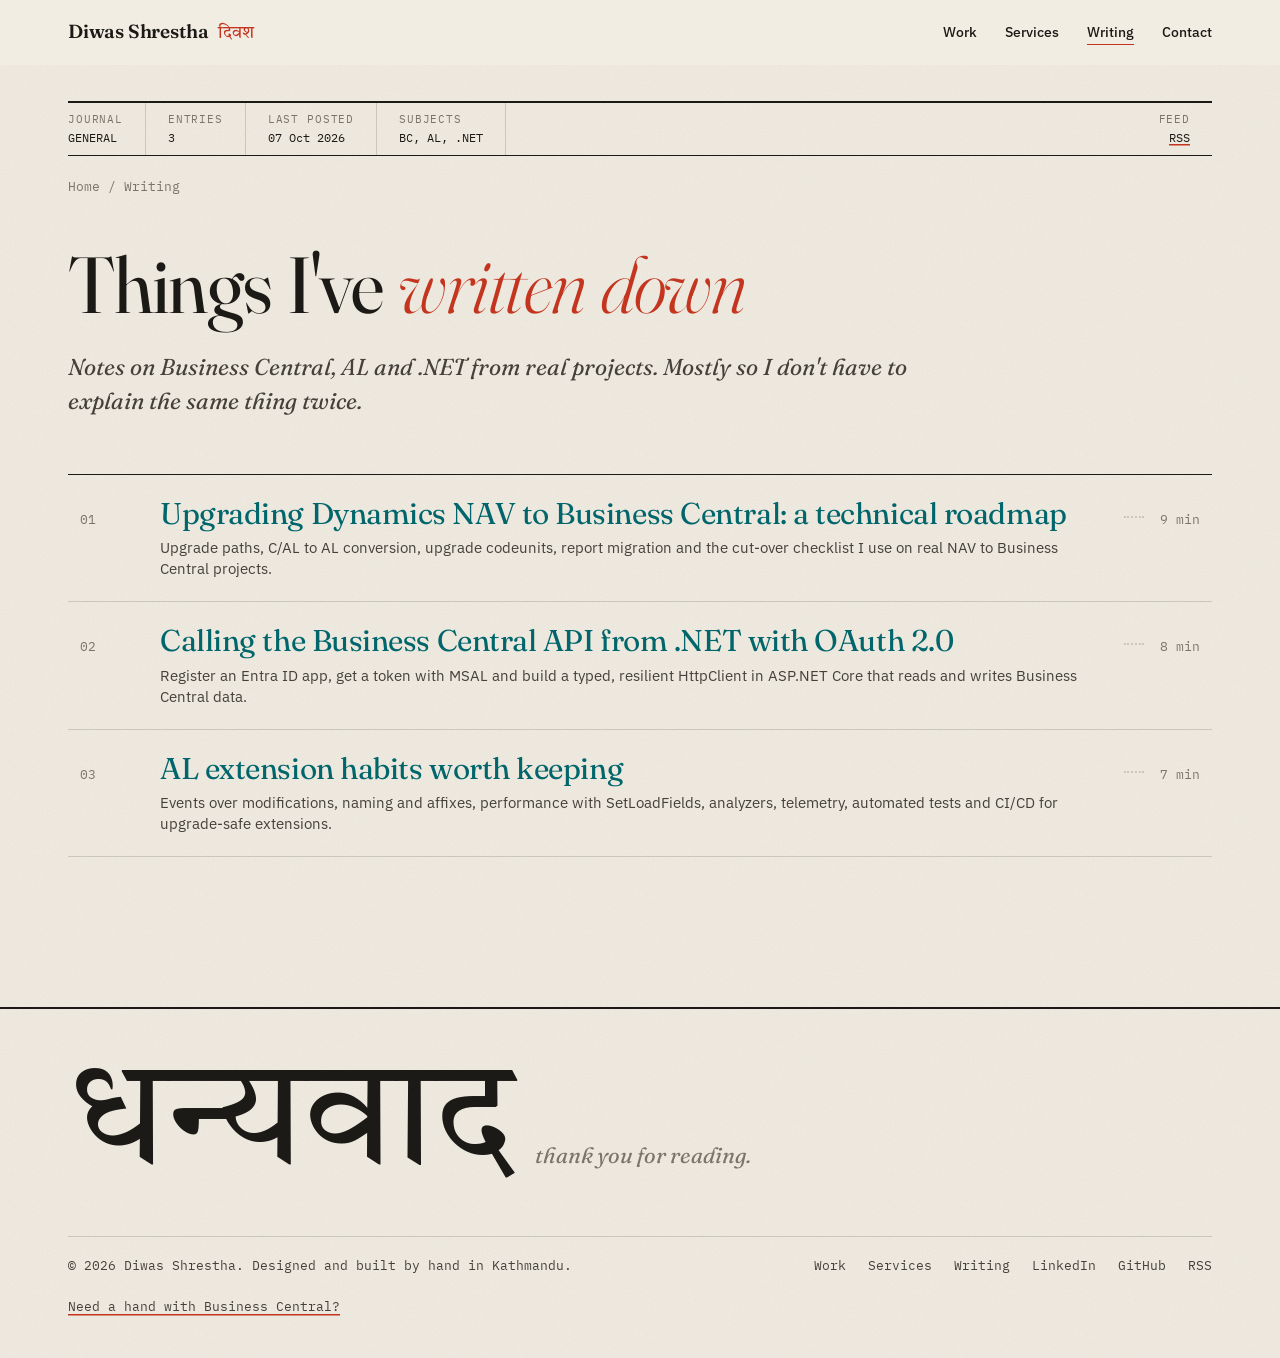
==== commit dacc42b9: "Spell name in Devanagari as दिवश श्रेष्ठ Co-Authored-By: Claude Opus 5.5 <noreply@anthropic.com>" ====
--- a/blog/index.html
+++ b/blog/index.html
@@ -114,7 +114,7 @@
 
   <header class="top">
     <div class="wrap">
-      <a class="brand" href="/" aria-label="Diwas Shrestha, home">Diwas Shrestha <span class="deva" lang="ne">दिवस</span></a>
+      <a class="brand" href="/" aria-label="Diwas Shrestha, home">Diwas Shrestha <span class="deva" lang="ne">दिवश</span></a>
       <button class="menu-toggle" type="button" aria-expanded="false" aria-controls="menu">Menu +</button>
       <ul class="menu" id="menu">
         <li><a href="/#work">Work</a></li>
